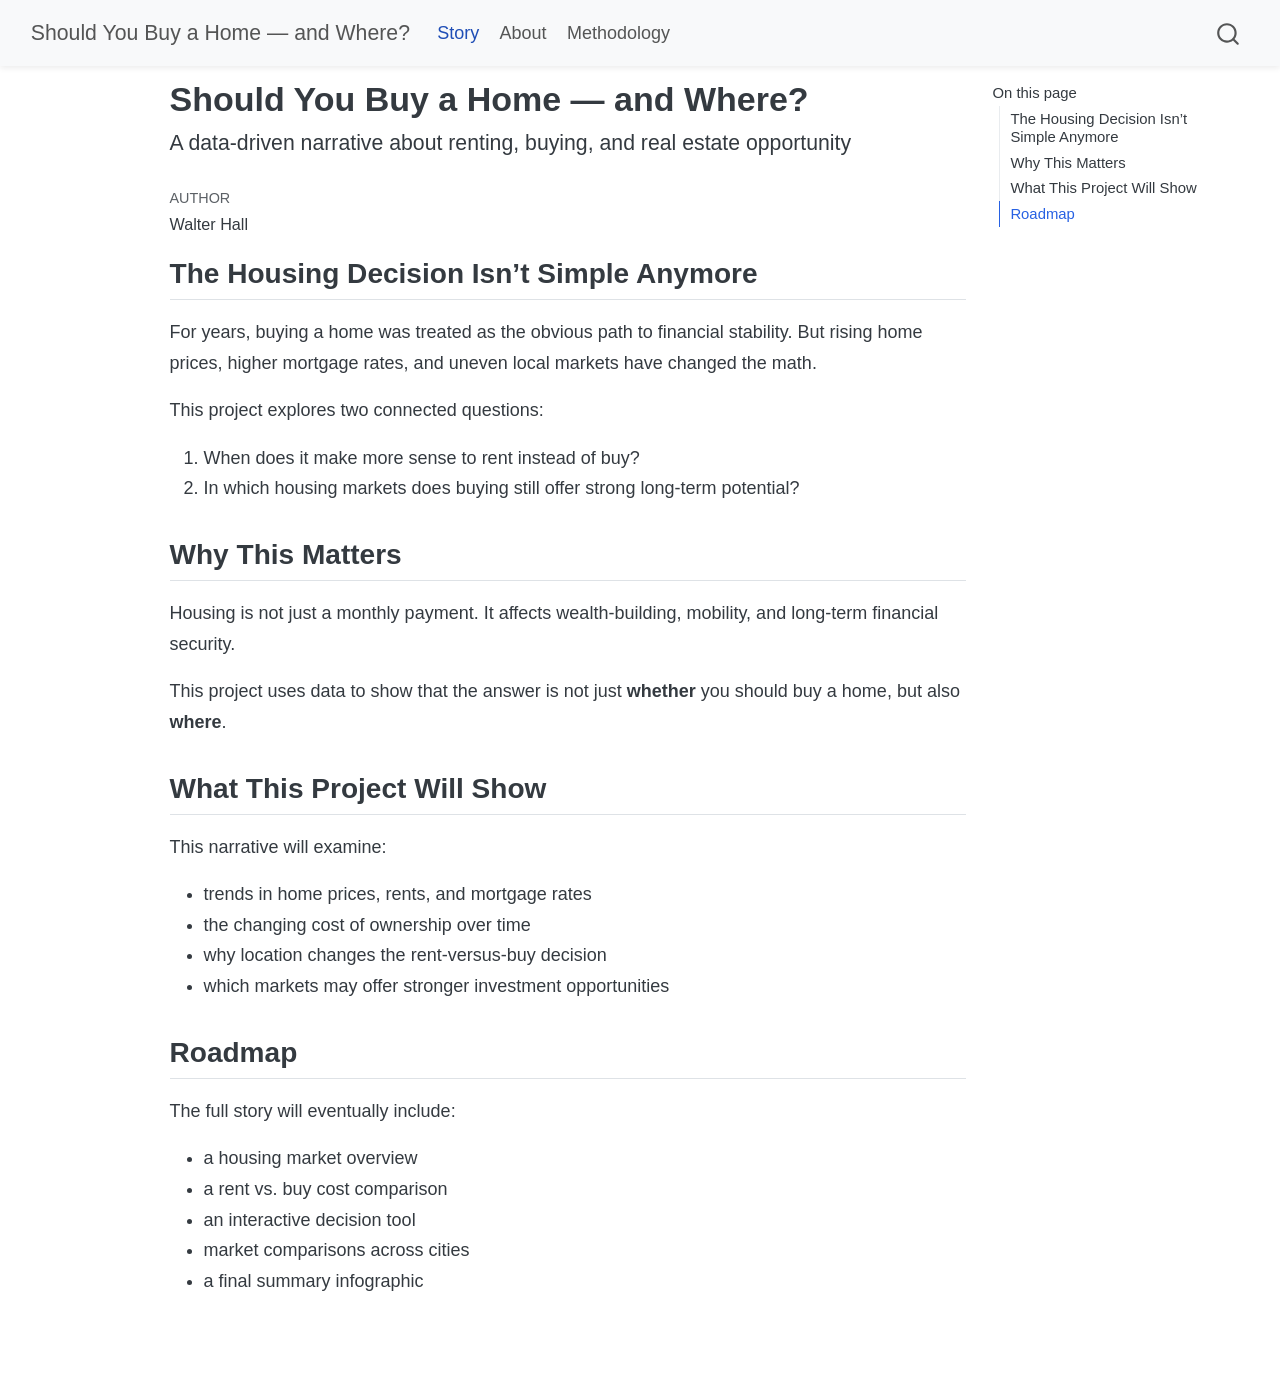
==== housing-data-narrative/docs/index.html @ 0d421999 "Set up website structure" ====
<!DOCTYPE html>
<html xmlns="http://www.w3.org/1999/xhtml" lang="en" xml:lang="en"><head>

<meta charset="utf-8">
<meta name="generator" content="quarto-1.5.54">

<meta name="viewport" content="width=device-width, initial-scale=1.0, user-scalable=yes">

<meta name="author" content="Walter Hall">

<title>Should You Buy a Home — and Where?</title>
<style>
code{white-space: pre-wrap;}
span.smallcaps{font-variant: small-caps;}
div.columns{display: flex; gap: min(4vw, 1.5em);}
div.column{flex: auto; overflow-x: auto;}
div.hanging-indent{margin-left: 1.5em; text-indent: -1.5em;}
ul.task-list{list-style: none;}
ul.task-list li input[type="checkbox"] {
  width: 0.8em;
  margin: 0 0.8em 0.2em -1em; /* quarto-specific, see https://github.com/quarto-dev/quarto-cli/issues/4556 */ 
  vertical-align: middle;
}
</style>


<script src="site_libs/quarto-nav/quarto-nav.js"></script>
<script src="site_libs/quarto-nav/headroom.min.js"></script>
<script src="site_libs/clipboard/clipboard.min.js"></script>
<script src="site_libs/quarto-search/autocomplete.umd.js"></script>
<script src="site_libs/quarto-search/fuse.min.js"></script>
<script src="site_libs/quarto-search/quarto-search.js"></script>
<meta name="quarto:offset" content="./">
<script src="site_libs/quarto-html/quarto.js"></script>
<script src="site_libs/quarto-html/popper.min.js"></script>
<script src="site_libs/quarto-html/tippy.umd.min.js"></script>
<script src="site_libs/quarto-html/anchor.min.js"></script>
<link href="site_libs/quarto-html/tippy.css" rel="stylesheet">
<link href="site_libs/quarto-html/quarto-syntax-highlighting.css" rel="stylesheet" id="quarto-text-highlighting-styles">
<script src="site_libs/bootstrap/bootstrap.min.js"></script>
<link href="site_libs/bootstrap/bootstrap-icons.css" rel="stylesheet">
<link href="site_libs/bootstrap/bootstrap.min.css" rel="stylesheet" id="quarto-bootstrap" data-mode="light">
<script id="quarto-search-options" type="application/json">{
  "location": "navbar",
  "copy-button": false,
  "collapse-after": 3,
  "panel-placement": "end",
  "type": "overlay",
  "limit": 50,
  "keyboard-shortcut": [
    "f",
    "/",
    "s"
  ],
  "show-item-context": false,
  "language": {
    "search-no-results-text": "No results",
    "search-matching-documents-text": "matching documents",
    "search-copy-link-title": "Copy link to search",
    "search-hide-matches-text": "Hide additional matches",
    "search-more-match-text": "more match in this document",
    "search-more-matches-text": "more matches in this document",
    "search-clear-button-title": "Clear",
    "search-text-placeholder": "",
    "search-detached-cancel-button-title": "Cancel",
    "search-submit-button-title": "Submit",
    "search-label": "Search"
  }
}</script>
<style>html{ scroll-behavior: smooth; }</style>


<link rel="stylesheet" href="styles.css">
</head>

<body class="nav-fixed">

<div id="quarto-search-results"></div>
  <header id="quarto-header" class="headroom fixed-top">
    <nav class="navbar navbar-expand-lg " data-bs-theme="dark">
      <div class="navbar-container container-fluid">
      <div class="navbar-brand-container mx-auto">
    <a class="navbar-brand" href="./index.html">
    <span class="navbar-title">Should You Buy a Home — and Where?</span>
    </a>
  </div>
            <div id="quarto-search" class="" title="Search"></div>
          <button class="navbar-toggler" type="button" data-bs-toggle="collapse" data-bs-target="#navbarCollapse" aria-controls="navbarCollapse" role="menu" aria-expanded="false" aria-label="Toggle navigation" onclick="if (window.quartoToggleHeadroom) { window.quartoToggleHeadroom(); }">
  <span class="navbar-toggler-icon"></span>
</button>
          <div class="collapse navbar-collapse" id="navbarCollapse">
            <ul class="navbar-nav navbar-nav-scroll me-auto">
  <li class="nav-item">
    <a class="nav-link active" href="./index.html" aria-current="page"> 
<span class="menu-text">Story</span></a>
  </li>  
  <li class="nav-item">
    <a class="nav-link" href="./about.html"> 
<span class="menu-text">About</span></a>
  </li>  
  <li class="nav-item">
    <a class="nav-link" href="./methodology.html"> 
<span class="menu-text">Methodology</span></a>
  </li>  
</ul>
          </div> <!-- /navcollapse -->
            <div class="quarto-navbar-tools">
</div>
      </div> <!-- /container-fluid -->
    </nav>
</header>
<!-- content -->
<div id="quarto-content" class="quarto-container page-columns page-rows-contents page-layout-article page-navbar">
<!-- sidebar -->
<!-- margin-sidebar -->
    <div id="quarto-margin-sidebar" class="sidebar margin-sidebar">
        <nav id="TOC" role="doc-toc" class="toc-active">
    <h2 id="toc-title">On this page</h2>
   
  <ul>
  <li><a href="#the-housing-decision-isnt-simple-anymore" id="toc-the-housing-decision-isnt-simple-anymore" class="nav-link active" data-scroll-target="#the-housing-decision-isnt-simple-anymore">The Housing Decision Isn’t Simple Anymore</a></li>
  <li><a href="#why-this-matters" id="toc-why-this-matters" class="nav-link" data-scroll-target="#why-this-matters">Why This Matters</a></li>
  <li><a href="#what-this-project-will-show" id="toc-what-this-project-will-show" class="nav-link" data-scroll-target="#what-this-project-will-show">What This Project Will Show</a></li>
  <li><a href="#roadmap" id="toc-roadmap" class="nav-link" data-scroll-target="#roadmap">Roadmap</a></li>
  </ul>
</nav>
    </div>
<!-- main -->
<main class="content" id="quarto-document-content">

<header id="title-block-header" class="quarto-title-block default">
<div class="quarto-title">
<h1 class="title">Should You Buy a Home — and Where?</h1>
<p class="subtitle lead">A data-driven narrative about renting, buying, and real estate opportunity</p>
</div>



<div class="quarto-title-meta">

    <div>
    <div class="quarto-title-meta-heading">Author</div>
    <div class="quarto-title-meta-contents">
             <p>Walter Hall </p>
          </div>
  </div>
    
  
    
  </div>
  


</header>


<section id="the-housing-decision-isnt-simple-anymore" class="level2">
<h2 class="anchored" data-anchor-id="the-housing-decision-isnt-simple-anymore">The Housing Decision Isn’t Simple Anymore</h2>
<p>For years, buying a home was treated as the obvious path to financial stability. But rising home prices, higher mortgage rates, and uneven local markets have changed the math.</p>
<p>This project explores two connected questions:</p>
<ol type="1">
<li>When does it make more sense to rent instead of buy?</li>
<li>In which housing markets does buying still offer strong long-term potential?</li>
</ol>
</section>
<section id="why-this-matters" class="level2">
<h2 class="anchored" data-anchor-id="why-this-matters">Why This Matters</h2>
<p>Housing is not just a monthly payment. It affects wealth-building, mobility, and long-term financial security.</p>
<p>This project uses data to show that the answer is not just <strong>whether</strong> you should buy a home, but also <strong>where</strong>.</p>
</section>
<section id="what-this-project-will-show" class="level2">
<h2 class="anchored" data-anchor-id="what-this-project-will-show">What This Project Will Show</h2>
<p>This narrative will examine:</p>
<ul>
<li>trends in home prices, rents, and mortgage rates</li>
<li>the changing cost of ownership over time</li>
<li>why location changes the rent-versus-buy decision</li>
<li>which markets may offer stronger investment opportunities</li>
</ul>
</section>
<section id="roadmap" class="level2">
<h2 class="anchored" data-anchor-id="roadmap">Roadmap</h2>
<p>The full story will eventually include:</p>
<ul>
<li>a housing market overview</li>
<li>a rent vs.&nbsp;buy cost comparison</li>
<li>an interactive decision tool</li>
<li>market comparisons across cities</li>
<li>a final summary infographic</li>
</ul>


</section>

</main> <!-- /main -->
<script id="quarto-html-after-body" type="application/javascript">
window.document.addEventListener("DOMContentLoaded", function (event) {
  const toggleBodyColorMode = (bsSheetEl) => {
    const mode = bsSheetEl.getAttribute("data-mode");
    const bodyEl = window.document.querySelector("body");
    if (mode === "dark") {
      bodyEl.classList.add("quarto-dark");
      bodyEl.classList.remove("quarto-light");
    } else {
      bodyEl.classList.add("quarto-light");
      bodyEl.classList.remove("quarto-dark");
    }
  }
  const toggleBodyColorPrimary = () => {
    const bsSheetEl = window.document.querySelector("link#quarto-bootstrap");
    if (bsSheetEl) {
      toggleBodyColorMode(bsSheetEl);
    }
  }
  toggleBodyColorPrimary();  
  const icon = "";
  const anchorJS = new window.AnchorJS();
  anchorJS.options = {
    placement: 'right',
    icon: icon
  };
  anchorJS.add('.anchored');
  const isCodeAnnotation = (el) => {
    for (const clz of el.classList) {
      if (clz.startsWith('code-annotation-')) {                     
        return true;
      }
    }
    return false;
  }
  const onCopySuccess = function(e) {
    // button target
    const button = e.trigger;
    // don't keep focus
    button.blur();
    // flash "checked"
    button.classList.add('code-copy-button-checked');
    var currentTitle = button.getAttribute("title");
    button.setAttribute("title", "Copied!");
    let tooltip;
    if (window.bootstrap) {
      button.setAttribute("data-bs-toggle", "tooltip");
      button.setAttribute("data-bs-placement", "left");
      button.setAttribute("data-bs-title", "Copied!");
      tooltip = new bootstrap.Tooltip(button, 
        { trigger: "manual", 
          customClass: "code-copy-button-tooltip",
          offset: [0, -8]});
      tooltip.show();    
    }
    setTimeout(function() {
      if (tooltip) {
        tooltip.hide();
        button.removeAttribute("data-bs-title");
        button.removeAttribute("data-bs-toggle");
        button.removeAttribute("data-bs-placement");
      }
      button.setAttribute("title", currentTitle);
      button.classList.remove('code-copy-button-checked');
    }, 1000);
    // clear code selection
    e.clearSelection();
  }
  const getTextToCopy = function(trigger) {
      const codeEl = trigger.previousElementSibling.cloneNode(true);
      for (const childEl of codeEl.children) {
        if (isCodeAnnotation(childEl)) {
          childEl.remove();
        }
      }
      return codeEl.innerText;
  }
  const clipboard = new window.ClipboardJS('.code-copy-button:not([data-in-quarto-modal])', {
    text: getTextToCopy
  });
  clipboard.on('success', onCopySuccess);
  if (window.document.getElementById('quarto-embedded-source-code-modal')) {
    // For code content inside modals, clipBoardJS needs to be initialized with a container option
    // TODO: Check when it could be a function (https://github.com/zenorocha/clipboard.js/issues/860)
    const clipboardModal = new window.ClipboardJS('.code-copy-button[data-in-quarto-modal]', {
      text: getTextToCopy,
      container: window.document.getElementById('quarto-embedded-source-code-modal')
    });
    clipboardModal.on('success', onCopySuccess);
  }
    var localhostRegex = new RegExp(/^(?:http|https):\/\/localhost\:?[0-9]*\//);
    var mailtoRegex = new RegExp(/^mailto:/);
      var filterRegex = new RegExp('/' + window.location.host + '/');
    var isInternal = (href) => {
        return filterRegex.test(href) || localhostRegex.test(href) || mailtoRegex.test(href);
    }
    // Inspect non-navigation links and adorn them if external
 	var links = window.document.querySelectorAll('a[href]:not(.nav-link):not(.navbar-brand):not(.toc-action):not(.sidebar-link):not(.sidebar-item-toggle):not(.pagination-link):not(.no-external):not([aria-hidden]):not(.dropdown-item):not(.quarto-navigation-tool):not(.about-link)');
    for (var i=0; i<links.length; i++) {
      const link = links[i];
      if (!isInternal(link.href)) {
        // undo the damage that might have been done by quarto-nav.js in the case of
        // links that we want to consider external
        if (link.dataset.originalHref !== undefined) {
          link.href = link.dataset.originalHref;
        }
      }
    }
  function tippyHover(el, contentFn, onTriggerFn, onUntriggerFn) {
    const config = {
      allowHTML: true,
      maxWidth: 500,
      delay: 100,
      arrow: false,
      appendTo: function(el) {
          return el.parentElement;
      },
      interactive: true,
      interactiveBorder: 10,
      theme: 'quarto',
      placement: 'bottom-start',
    };
    if (contentFn) {
      config.content = contentFn;
    }
    if (onTriggerFn) {
      config.onTrigger = onTriggerFn;
    }
    if (onUntriggerFn) {
      config.onUntrigger = onUntriggerFn;
    }
    window.tippy(el, config); 
  }
  const noterefs = window.document.querySelectorAll('a[role="doc-noteref"]');
  for (var i=0; i<noterefs.length; i++) {
    const ref = noterefs[i];
    tippyHover(ref, function() {
      // use id or data attribute instead here
      let href = ref.getAttribute('data-footnote-href') || ref.getAttribute('href');
      try { href = new URL(href).hash; } catch {}
      const id = href.replace(/^#\/?/, "");
      const note = window.document.getElementById(id);
      if (note) {
        return note.innerHTML;
      } else {
        return "";
      }
    });
  }
  const xrefs = window.document.querySelectorAll('a.quarto-xref');
  const processXRef = (id, note) => {
    // Strip column container classes
    const stripColumnClz = (el) => {
      el.classList.remove("page-full", "page-columns");
      if (el.children) {
        for (const child of el.children) {
          stripColumnClz(child);
        }
      }
    }
    stripColumnClz(note)
    if (id === null || id.startsWith('sec-')) {
      // Special case sections, only their first couple elements
      const container = document.createElement("div");
      if (note.children && note.children.length > 2) {
        container.appendChild(note.children[0].cloneNode(true));
        for (let i = 1; i < note.children.length; i++) {
          const child = note.children[i];
          if (child.tagName === "P" && child.innerText === "") {
            continue;
          } else {
            container.appendChild(child.cloneNode(true));
            break;
          }
        }
        if (window.Quarto?.typesetMath) {
          window.Quarto.typesetMath(container);
        }
        return container.innerHTML
      } else {
        if (window.Quarto?.typesetMath) {
          window.Quarto.typesetMath(note);
        }
        return note.innerHTML;
      }
    } else {
      // Remove any anchor links if they are present
      const anchorLink = note.querySelector('a.anchorjs-link');
      if (anchorLink) {
        anchorLink.remove();
      }
      if (window.Quarto?.typesetMath) {
        window.Quarto.typesetMath(note);
      }
      // TODO in 1.5, we should make sure this works without a callout special case
      if (note.classList.contains("callout")) {
        return note.outerHTML;
      } else {
        return note.innerHTML;
      }
    }
  }
  for (var i=0; i<xrefs.length; i++) {
    const xref = xrefs[i];
    tippyHover(xref, undefined, function(instance) {
      instance.disable();
      let url = xref.getAttribute('href');
      let hash = undefined; 
      if (url.startsWith('#')) {
        hash = url;
      } else {
        try { hash = new URL(url).hash; } catch {}
      }
      if (hash) {
        const id = hash.replace(/^#\/?/, "");
        const note = window.document.getElementById(id);
        if (note !== null) {
          try {
            const html = processXRef(id, note.cloneNode(true));
            instance.setContent(html);
          } finally {
            instance.enable();
            instance.show();
          }
        } else {
          // See if we can fetch this
          fetch(url.split('#')[0])
          .then(res => res.text())
          .then(html => {
            const parser = new DOMParser();
            const htmlDoc = parser.parseFromString(html, "text/html");
            const note = htmlDoc.getElementById(id);
            if (note !== null) {
              const html = processXRef(id, note);
              instance.setContent(html);
            } 
          }).finally(() => {
            instance.enable();
            instance.show();
          });
        }
      } else {
        // See if we can fetch a full url (with no hash to target)
        // This is a special case and we should probably do some content thinning / targeting
        fetch(url)
        .then(res => res.text())
        .then(html => {
          const parser = new DOMParser();
          const htmlDoc = parser.parseFromString(html, "text/html");
          const note = htmlDoc.querySelector('main.content');
          if (note !== null) {
            // This should only happen for chapter cross references
            // (since there is no id in the URL)
            // remove the first header
            if (note.children.length > 0 && note.children[0].tagName === "HEADER") {
              note.children[0].remove();
            }
            const html = processXRef(null, note);
            instance.setContent(html);
          } 
        }).finally(() => {
          instance.enable();
          instance.show();
        });
      }
    }, function(instance) {
    });
  }
      let selectedAnnoteEl;
      const selectorForAnnotation = ( cell, annotation) => {
        let cellAttr = 'data-code-cell="' + cell + '"';
        let lineAttr = 'data-code-annotation="' +  annotation + '"';
        const selector = 'span[' + cellAttr + '][' + lineAttr + ']';
        return selector;
      }
      const selectCodeLines = (annoteEl) => {
        const doc = window.document;
        const targetCell = annoteEl.getAttribute("data-target-cell");
        const targetAnnotation = annoteEl.getAttribute("data-target-annotation");
        const annoteSpan = window.document.querySelector(selectorForAnnotation(targetCell, targetAnnotation));
        const lines = annoteSpan.getAttribute("data-code-lines").split(",");
        const lineIds = lines.map((line) => {
          return targetCell + "-" + line;
        })
        let top = null;
        let height = null;
        let parent = null;
        if (lineIds.length > 0) {
            //compute the position of the single el (top and bottom and make a div)
            const el = window.document.getElementById(lineIds[0]);
            top = el.offsetTop;
            height = el.offsetHeight;
            parent = el.parentElement.parentElement;
          if (lineIds.length > 1) {
            const lastEl = window.document.getElementById(lineIds[lineIds.length - 1]);
            const bottom = lastEl.offsetTop + lastEl.offsetHeight;
            height = bottom - top;
          }
          if (top !== null && height !== null && parent !== null) {
            // cook up a div (if necessary) and position it 
            let div = window.document.getElementById("code-annotation-line-highlight");
            if (div === null) {
              div = window.document.createElement("div");
              div.setAttribute("id", "code-annotation-line-highlight");
              div.style.position = 'absolute';
              parent.appendChild(div);
            }
            div.style.top = top - 2 + "px";
            div.style.height = height + 4 + "px";
            div.style.left = 0;
            let gutterDiv = window.document.getElementById("code-annotation-line-highlight-gutter");
            if (gutterDiv === null) {
              gutterDiv = window.document.createElement("div");
              gutterDiv.setAttribute("id", "code-annotation-line-highlight-gutter");
              gutterDiv.style.position = 'absolute';
              const codeCell = window.document.getElementById(targetCell);
              const gutter = codeCell.querySelector('.code-annotation-gutter');
              gutter.appendChild(gutterDiv);
            }
            gutterDiv.style.top = top - 2 + "px";
            gutterDiv.style.height = height + 4 + "px";
          }
          selectedAnnoteEl = annoteEl;
        }
      };
      const unselectCodeLines = () => {
        const elementsIds = ["code-annotation-line-highlight", "code-annotation-line-highlight-gutter"];
        elementsIds.forEach((elId) => {
          const div = window.document.getElementById(elId);
          if (div) {
            div.remove();
          }
        });
        selectedAnnoteEl = undefined;
      };
        // Handle positioning of the toggle
    window.addEventListener(
      "resize",
      throttle(() => {
        elRect = undefined;
        if (selectedAnnoteEl) {
          selectCodeLines(selectedAnnoteEl);
        }
      }, 10)
    );
    function throttle(fn, ms) {
    let throttle = false;
    let timer;
      return (...args) => {
        if(!throttle) { // first call gets through
            fn.apply(this, args);
            throttle = true;
        } else { // all the others get throttled
            if(timer) clearTimeout(timer); // cancel #2
            timer = setTimeout(() => {
              fn.apply(this, args);
              timer = throttle = false;
            }, ms);
        }
      };
    }
      // Attach click handler to the DT
      const annoteDls = window.document.querySelectorAll('dt[data-target-cell]');
      for (const annoteDlNode of annoteDls) {
        annoteDlNode.addEventListener('click', (event) => {
          const clickedEl = event.target;
          if (clickedEl !== selectedAnnoteEl) {
            unselectCodeLines();
            const activeEl = window.document.querySelector('dt[data-target-cell].code-annotation-active');
            if (activeEl) {
              activeEl.classList.remove('code-annotation-active');
            }
            selectCodeLines(clickedEl);
            clickedEl.classList.add('code-annotation-active');
          } else {
            // Unselect the line
            unselectCodeLines();
            clickedEl.classList.remove('code-annotation-active');
          }
        });
      }
  const findCites = (el) => {
    const parentEl = el.parentElement;
    if (parentEl) {
      const cites = parentEl.dataset.cites;
      if (cites) {
        return {
          el,
          cites: cites.split(' ')
        };
      } else {
        return findCites(el.parentElement)
      }
    } else {
      return undefined;
    }
  };
  var bibliorefs = window.document.querySelectorAll('a[role="doc-biblioref"]');
  for (var i=0; i<bibliorefs.length; i++) {
    const ref = bibliorefs[i];
    const citeInfo = findCites(ref);
    if (citeInfo) {
      tippyHover(citeInfo.el, function() {
        var popup = window.document.createElement('div');
        citeInfo.cites.forEach(function(cite) {
          var citeDiv = window.document.createElement('div');
          citeDiv.classList.add('hanging-indent');
          citeDiv.classList.add('csl-entry');
          var biblioDiv = window.document.getElementById('ref-' + cite);
          if (biblioDiv) {
            citeDiv.innerHTML = biblioDiv.innerHTML;
          }
          popup.appendChild(citeDiv);
        });
        return popup.innerHTML;
      });
    }
  }
});
</script>
</div> <!-- /content -->




<script src="site_libs/quarto-html/zenscroll-min.js"></script>
</body></html>
---- housing-data-narrative/docs/site_libs/quarto-html/tippy.css ----
.tippy-box[data-animation=fade][data-state=hidden]{opacity:0}[data-tippy-root]{max-width:calc(100vw - 10px)}.tippy-box{position:relative;background-color:#333;color:#fff;border-radius:4px;font-size:14px;line-height:1.4;white-space:normal;outline:0;transition-property:transform,visibility,opacity}.tippy-box[data-placement^=top]>.tippy-arrow{bottom:0}.tippy-box[data-placement^=top]>.tippy-arrow:before{bottom:-7px;left:0;border-width:8px 8px 0;border-top-color:initial;transform-origin:center top}.tippy-box[data-placement^=bottom]>.tippy-arrow{top:0}.tippy-box[data-placement^=bottom]>.tippy-arrow:before{top:-7px;left:0;border-width:0 8px 8px;border-bottom-color:initial;transform-origin:center bottom}.tippy-box[data-placement^=left]>.tippy-arrow{right:0}.tippy-box[data-placement^=left]>.tippy-arrow:before{border-width:8px 0 8px 8px;border-left-color:initial;right:-7px;transform-origin:center left}.tippy-box[data-placement^=right]>.tippy-arrow{left:0}.tippy-box[data-placement^=right]>.tippy-arrow:before{left:-7px;border-width:8px 8px 8px 0;border-right-color:initial;transform-origin:center right}.tippy-box[data-inertia][data-state=visible]{transition-timing-function:cubic-bezier(.54,1.5,.38,1.11)}.tippy-arrow{width:16px;height:16px;color:#333}.tippy-arrow:before{content:"";position:absolute;border-color:transparent;border-style:solid}.tippy-content{position:relative;padding:5px 9px;z-index:1}
---- housing-data-narrative/docs/site_libs/quarto-html/quarto-syntax-highlighting.css ----
/* quarto syntax highlight colors */
:root {
  --quarto-hl-ot-color: #003B4F;
  --quarto-hl-at-color: #657422;
  --quarto-hl-ss-color: #20794D;
  --quarto-hl-an-color: #5E5E5E;
  --quarto-hl-fu-color: #4758AB;
  --quarto-hl-st-color: #20794D;
  --quarto-hl-cf-color: #003B4F;
  --quarto-hl-op-color: #5E5E5E;
  --quarto-hl-er-color: #AD0000;
  --quarto-hl-bn-color: #AD0000;
  --quarto-hl-al-color: #AD0000;
  --quarto-hl-va-color: #111111;
  --quarto-hl-bu-color: inherit;
  --quarto-hl-ex-color: inherit;
  --quarto-hl-pp-color: #AD0000;
  --quarto-hl-in-color: #5E5E5E;
  --quarto-hl-vs-color: #20794D;
  --quarto-hl-wa-color: #5E5E5E;
  --quarto-hl-do-color: #5E5E5E;
  --quarto-hl-im-color: #00769E;
  --quarto-hl-ch-color: #20794D;
  --quarto-hl-dt-color: #AD0000;
  --quarto-hl-fl-color: #AD0000;
  --quarto-hl-co-color: #5E5E5E;
  --quarto-hl-cv-color: #5E5E5E;
  --quarto-hl-cn-color: #8f5902;
  --quarto-hl-sc-color: #5E5E5E;
  --quarto-hl-dv-color: #AD0000;
  --quarto-hl-kw-color: #003B4F;
}

/* other quarto variables */
:root {
  --quarto-font-monospace: SFMono-Regular, Menlo, Monaco, Consolas, "Liberation Mono", "Courier New", monospace;
}

pre > code.sourceCode > span {
  color: #003B4F;
}

code span {
  color: #003B4F;
}

code.sourceCode > span {
  color: #003B4F;
}

div.sourceCode,
div.sourceCode pre.sourceCode {
  color: #003B4F;
}

code span.ot {
  color: #003B4F;
  font-style: inherit;
}

code span.at {
  color: #657422;
  font-style: inherit;
}

code span.ss {
  color: #20794D;
  font-style: inherit;
}

code span.an {
  color: #5E5E5E;
  font-style: inherit;
}

code span.fu {
  color: #4758AB;
  font-style: inherit;
}

code span.st {
  color: #20794D;
  font-style: inherit;
}

code span.cf {
  color: #003B4F;
  font-weight: bold;
  font-style: inherit;
}

code span.op {
  color: #5E5E5E;
  font-style: inherit;
}

code span.er {
  color: #AD0000;
  font-style: inherit;
}

code span.bn {
  color: #AD0000;
  font-style: inherit;
}

code span.al {
  color: #AD0000;
  font-style: inherit;
}

code span.va {
  color: #111111;
  font-style: inherit;
}

code span.bu {
  font-style: inherit;
}

code span.ex {
  font-style: inherit;
}

code span.pp {
  color: #AD0000;
  font-style: inherit;
}

code span.in {
  color: #5E5E5E;
  font-style: inherit;
}

code span.vs {
  color: #20794D;
  font-style: inherit;
}

code span.wa {
  color: #5E5E5E;
  font-style: italic;
}

code span.do {
  color: #5E5E5E;
  font-style: italic;
}

code span.im {
  color: #00769E;
  font-style: inherit;
}

code span.ch {
  color: #20794D;
  font-style: inherit;
}

code span.dt {
  color: #AD0000;
  font-style: inherit;
}

code span.fl {
  color: #AD0000;
  font-style: inherit;
}

code span.co {
  color: #5E5E5E;
  font-style: inherit;
}

code span.cv {
  color: #5E5E5E;
  font-style: italic;
}

code span.cn {
  color: #8f5902;
  font-style: inherit;
}

code span.sc {
  color: #5E5E5E;
  font-style: inherit;
}

code span.dv {
  color: #AD0000;
  font-style: inherit;
}

code span.kw {
  color: #003B4F;
  font-weight: bold;
  font-style: inherit;
}

.prevent-inlining {
  content: "</";
}

/*# sourceMappingURL=debc5d5d77c3f9108843748ff7464032.css.map */
---- housing-data-narrative/docs/styles.css ----
body {
  font-family: Arial, sans-serif;
  line-height: 1.7;
  font-size: 18px;
}

h1, h2, h3 {
  font-weight: 700;
}

.navbar {
  box-shadow: 0 2px 6px rgba(0, 0, 0, 0.08);
}

.quarto-title-banner {
  padding-top: 3rem;
  padding-bottom: 3rem;
}

main {
  max-width: 900px;
  margin: auto;
}
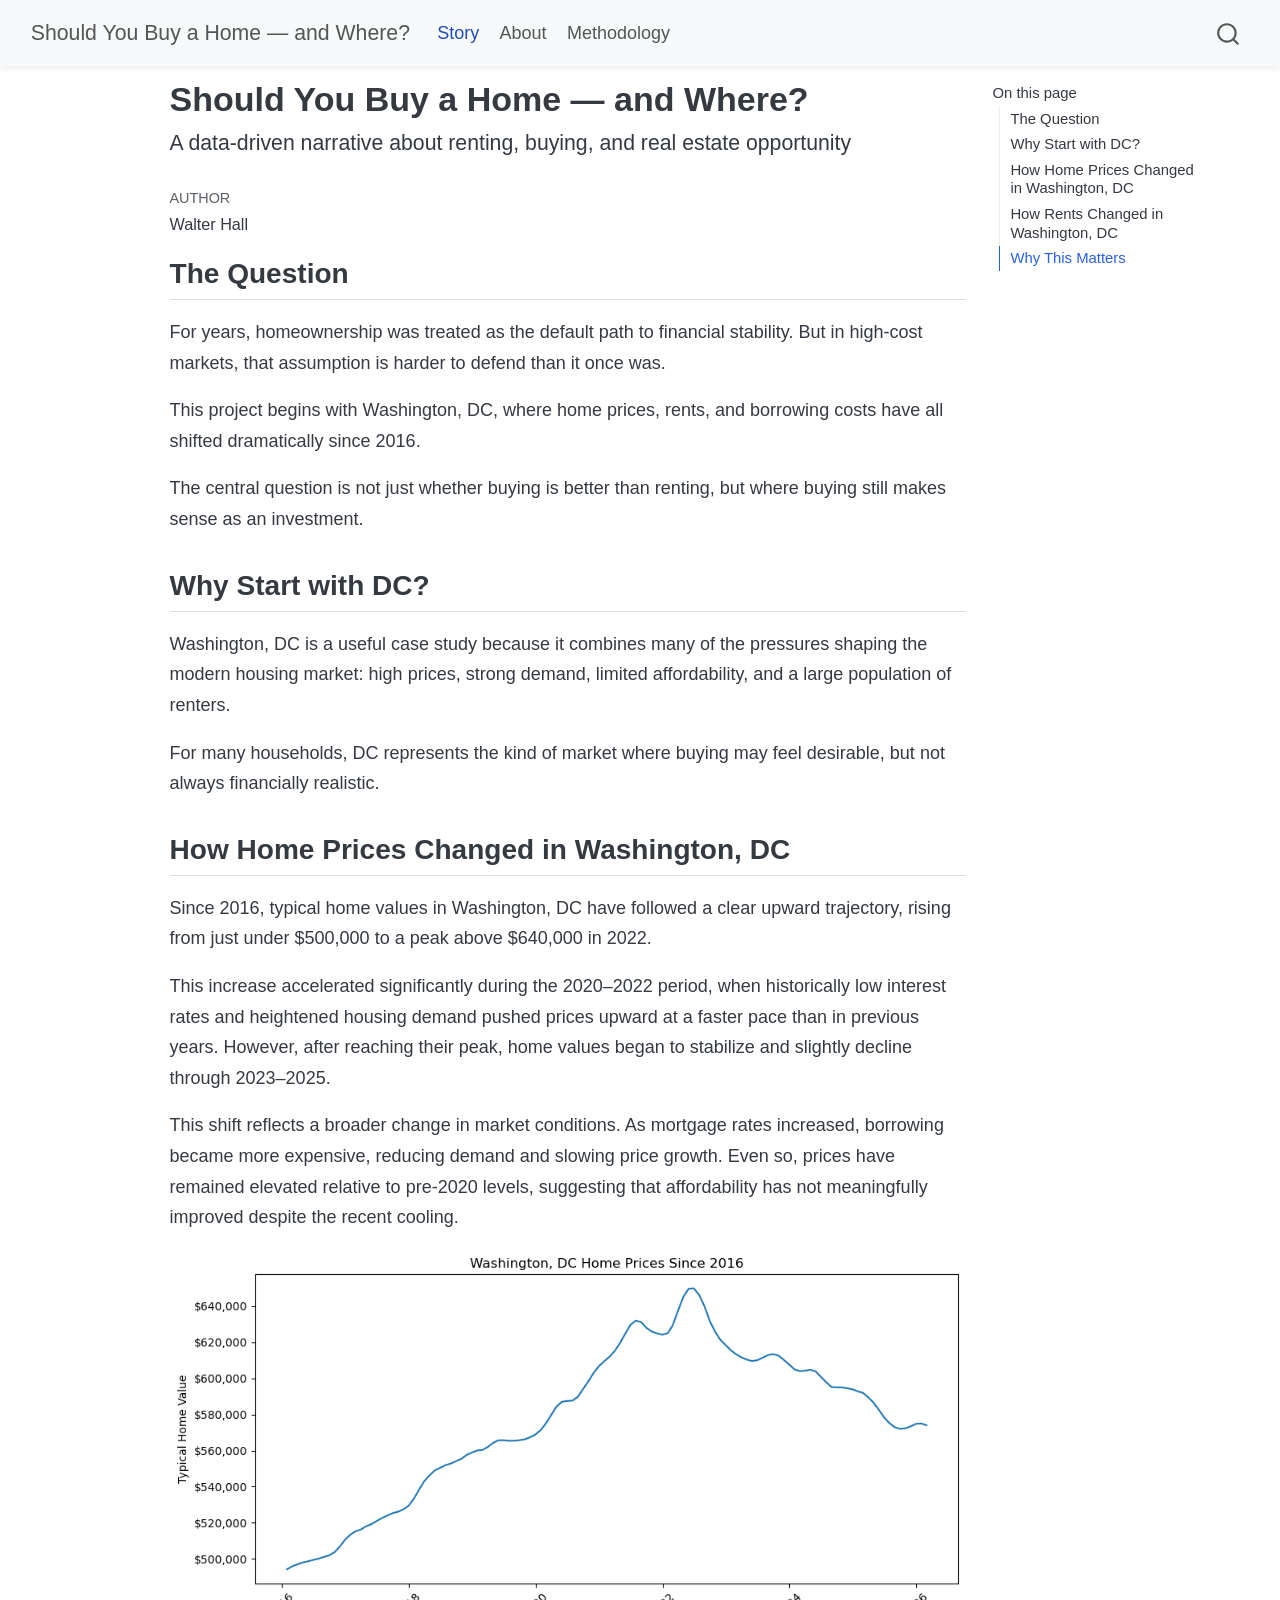
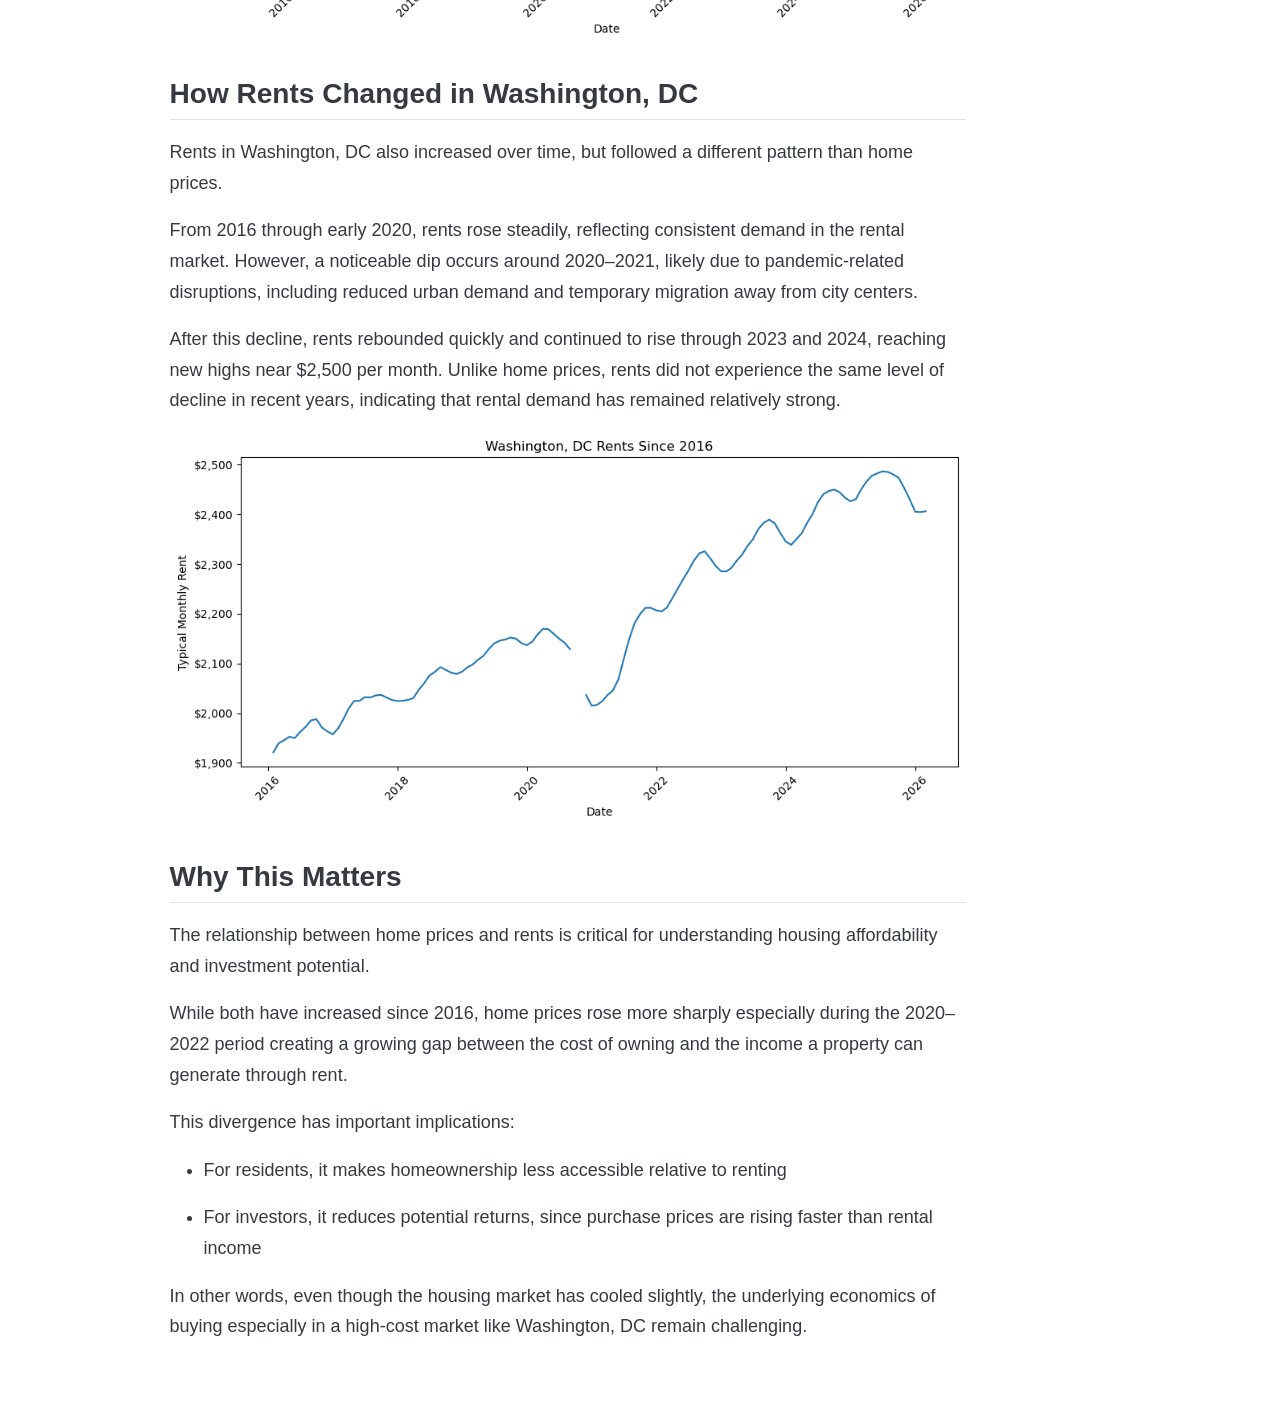
==== commit 1349d5a4: "Add DC intro narrative and housing trend charts" ====
--- a/housing-data-narrative/docs/index.html
+++ b/housing-data-narrative/docs/index.html
@@ -118,10 +118,11 @@
     <h2 id="toc-title">On this page</h2>
    
   <ul>
-  <li><a href="#the-housing-decision-isnt-simple-anymore" id="toc-the-housing-decision-isnt-simple-anymore" class="nav-link active" data-scroll-target="#the-housing-decision-isnt-simple-anymore">The Housing Decision Isn’t Simple Anymore</a></li>
+  <li><a href="#the-question" id="toc-the-question" class="nav-link active" data-scroll-target="#the-question">The Question</a></li>
+  <li><a href="#why-start-with-dc" id="toc-why-start-with-dc" class="nav-link" data-scroll-target="#why-start-with-dc">Why Start with DC?</a></li>
+  <li><a href="#how-home-prices-changed-in-washington-dc" id="toc-how-home-prices-changed-in-washington-dc" class="nav-link" data-scroll-target="#how-home-prices-changed-in-washington-dc">How Home Prices Changed in Washington, DC</a></li>
+  <li><a href="#how-rents-changed-in-washington-dc" id="toc-how-rents-changed-in-washington-dc" class="nav-link" data-scroll-target="#how-rents-changed-in-washington-dc">How Rents Changed in Washington, DC</a></li>
   <li><a href="#why-this-matters" id="toc-why-this-matters" class="nav-link" data-scroll-target="#why-this-matters">Why This Matters</a></li>
-  <li><a href="#what-this-project-will-show" id="toc-what-this-project-will-show" class="nav-link" data-scroll-target="#what-this-project-will-show">What This Project Will Show</a></li>
-  <li><a href="#roadmap" id="toc-roadmap" class="nav-link" data-scroll-target="#roadmap">Roadmap</a></li>
   </ul>
 </nav>
     </div>
@@ -154,40 +155,41 @@
 </header>
 
 
-<section id="the-housing-decision-isnt-simple-anymore" class="level2">
-<h2 class="anchored" data-anchor-id="the-housing-decision-isnt-simple-anymore">The Housing Decision Isn’t Simple Anymore</h2>
-<p>For years, buying a home was treated as the obvious path to financial stability. But rising home prices, higher mortgage rates, and uneven local markets have changed the math.</p>
-<p>This project explores two connected questions:</p>
-<ol type="1">
-<li>When does it make more sense to rent instead of buy?</li>
-<li>In which housing markets does buying still offer strong long-term potential?</li>
-</ol>
+<section id="the-question" class="level2">
+<h2 class="anchored" data-anchor-id="the-question">The Question</h2>
+<p>For years, homeownership was treated as the default path to financial stability. But in high-cost markets, that assumption is harder to defend than it once was.</p>
+<p>This project begins with Washington, DC, where home prices, rents, and borrowing costs have all shifted dramatically since 2016.</p>
+<p>The central question is not just whether buying is better than renting, but where buying still makes sense as an investment.</p>
+</section>
+<section id="why-start-with-dc" class="level2">
+<h2 class="anchored" data-anchor-id="why-start-with-dc">Why Start with DC?</h2>
+<p>Washington, DC is a useful case study because it combines many of the pressures shaping the modern housing market: high prices, strong demand, limited affordability, and a large population of renters.</p>
+<p>For many households, DC represents the kind of market where buying may feel desirable, but not always financially realistic.</p>
+</section>
+<section id="how-home-prices-changed-in-washington-dc" class="level2">
+<h2 class="anchored" data-anchor-id="how-home-prices-changed-in-washington-dc">How Home Prices Changed in Washington, DC</h2>
+<p>Since 2016, typical home values in Washington, DC have followed a clear upward trajectory, rising from just under $500,000 to a peak above $640,000 in 2022.</p>
+<p>This increase accelerated significantly during the 2020–2022 period, when historically low interest rates and heightened housing demand pushed prices upward at a faster pace than in previous years. However, after reaching their peak, home values began to stabilize and slightly decline through 2023–2025.</p>
+<p>This shift reflects a broader change in market conditions. As mortgage rates increased, borrowing became more expensive, reducing demand and slowing price growth. Even so, prices have remained elevated relative to pre-2020 levels, suggesting that affordability has not meaningfully improved despite the recent cooling.</p>
+<p><img src="images/dc_home_prices.png" class="img-fluid"></p>
+</section>
+<section id="how-rents-changed-in-washington-dc" class="level2">
+<h2 class="anchored" data-anchor-id="how-rents-changed-in-washington-dc">How Rents Changed in Washington, DC</h2>
+<p>Rents in Washington, DC also increased over time, but followed a different pattern than home prices.</p>
+<p>From 2016 through early 2020, rents rose steadily, reflecting consistent demand in the rental market. However, a noticeable dip occurs around 2020–2021, likely due to pandemic-related disruptions, including reduced urban demand and temporary migration away from city centers.</p>
+<p>After this decline, rents rebounded quickly and continued to rise through 2023 and 2024, reaching new highs near $2,500 per month. Unlike home prices, rents did not experience the same level of decline in recent years, indicating that rental demand has remained relatively strong.</p>
+<p><img src="images/dc_rents.png" class="img-fluid"></p>
 </section>
 <section id="why-this-matters" class="level2">
 <h2 class="anchored" data-anchor-id="why-this-matters">Why This Matters</h2>
-<p>Housing is not just a monthly payment. It affects wealth-building, mobility, and long-term financial security.</p>
-<p>This project uses data to show that the answer is not just <strong>whether</strong> you should buy a home, but also <strong>where</strong>.</p>
-</section>
-<section id="what-this-project-will-show" class="level2">
-<h2 class="anchored" data-anchor-id="what-this-project-will-show">What This Project Will Show</h2>
-<p>This narrative will examine:</p>
+<p>The relationship between home prices and rents is critical for understanding housing affordability and investment potential.</p>
+<p>While both have increased since 2016, home prices rose more sharply especially during the 2020–2022 period creating a growing gap between the cost of owning and the income a property can generate through rent.</p>
+<p>This divergence has important implications:</p>
 <ul>
-<li>trends in home prices, rents, and mortgage rates</li>
-<li>the changing cost of ownership over time</li>
-<li>why location changes the rent-versus-buy decision</li>
-<li>which markets may offer stronger investment opportunities</li>
+<li><p>For residents, it makes homeownership less accessible relative to renting</p></li>
+<li><p>For investors, it reduces potential returns, since purchase prices are rising faster than rental income</p></li>
 </ul>
-</section>
-<section id="roadmap" class="level2">
-<h2 class="anchored" data-anchor-id="roadmap">Roadmap</h2>
-<p>The full story will eventually include:</p>
-<ul>
-<li>a housing market overview</li>
-<li>a rent vs.&nbsp;buy cost comparison</li>
-<li>an interactive decision tool</li>
-<li>market comparisons across cities</li>
-<li>a final summary infographic</li>
-</ul>
+<p>In other words, even though the housing market has cooled slightly, the underlying economics of buying especially in a high-cost market like Washington, DC remain challenging.</p>
 
 
 </section>
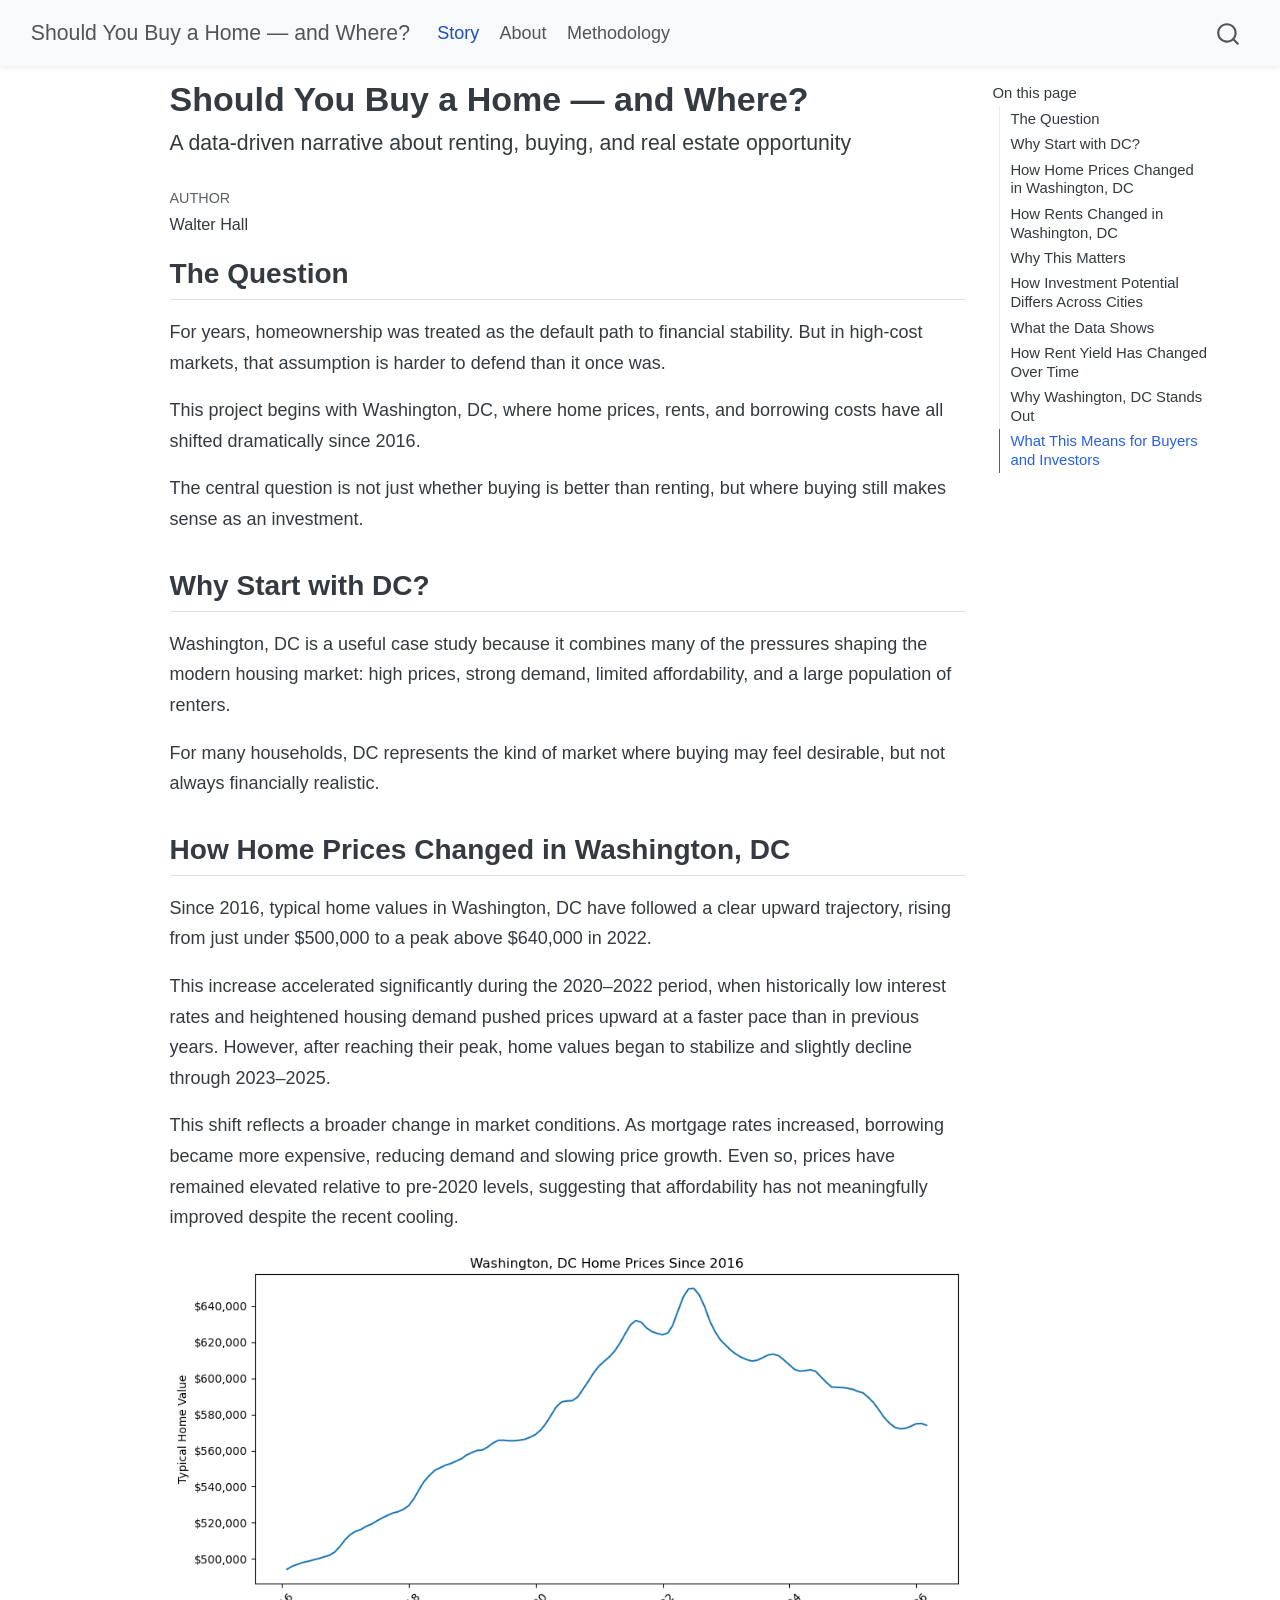
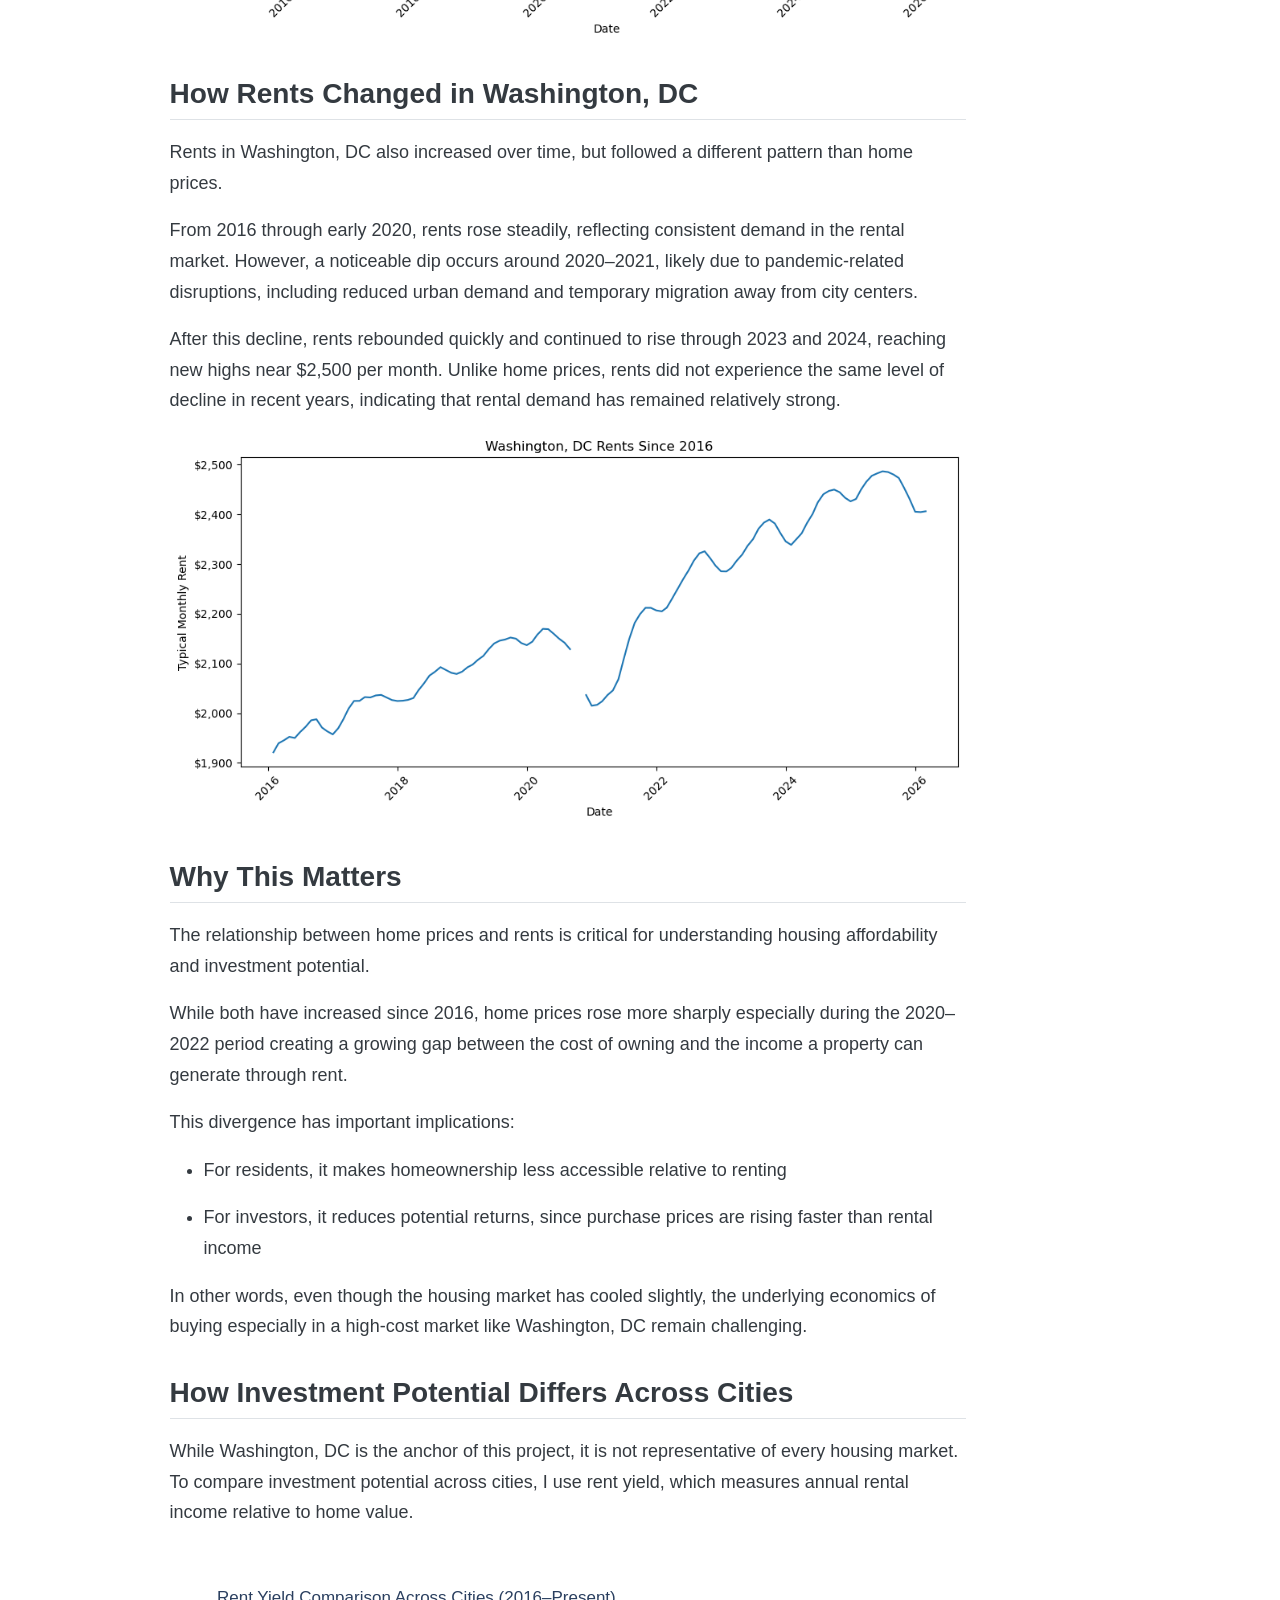
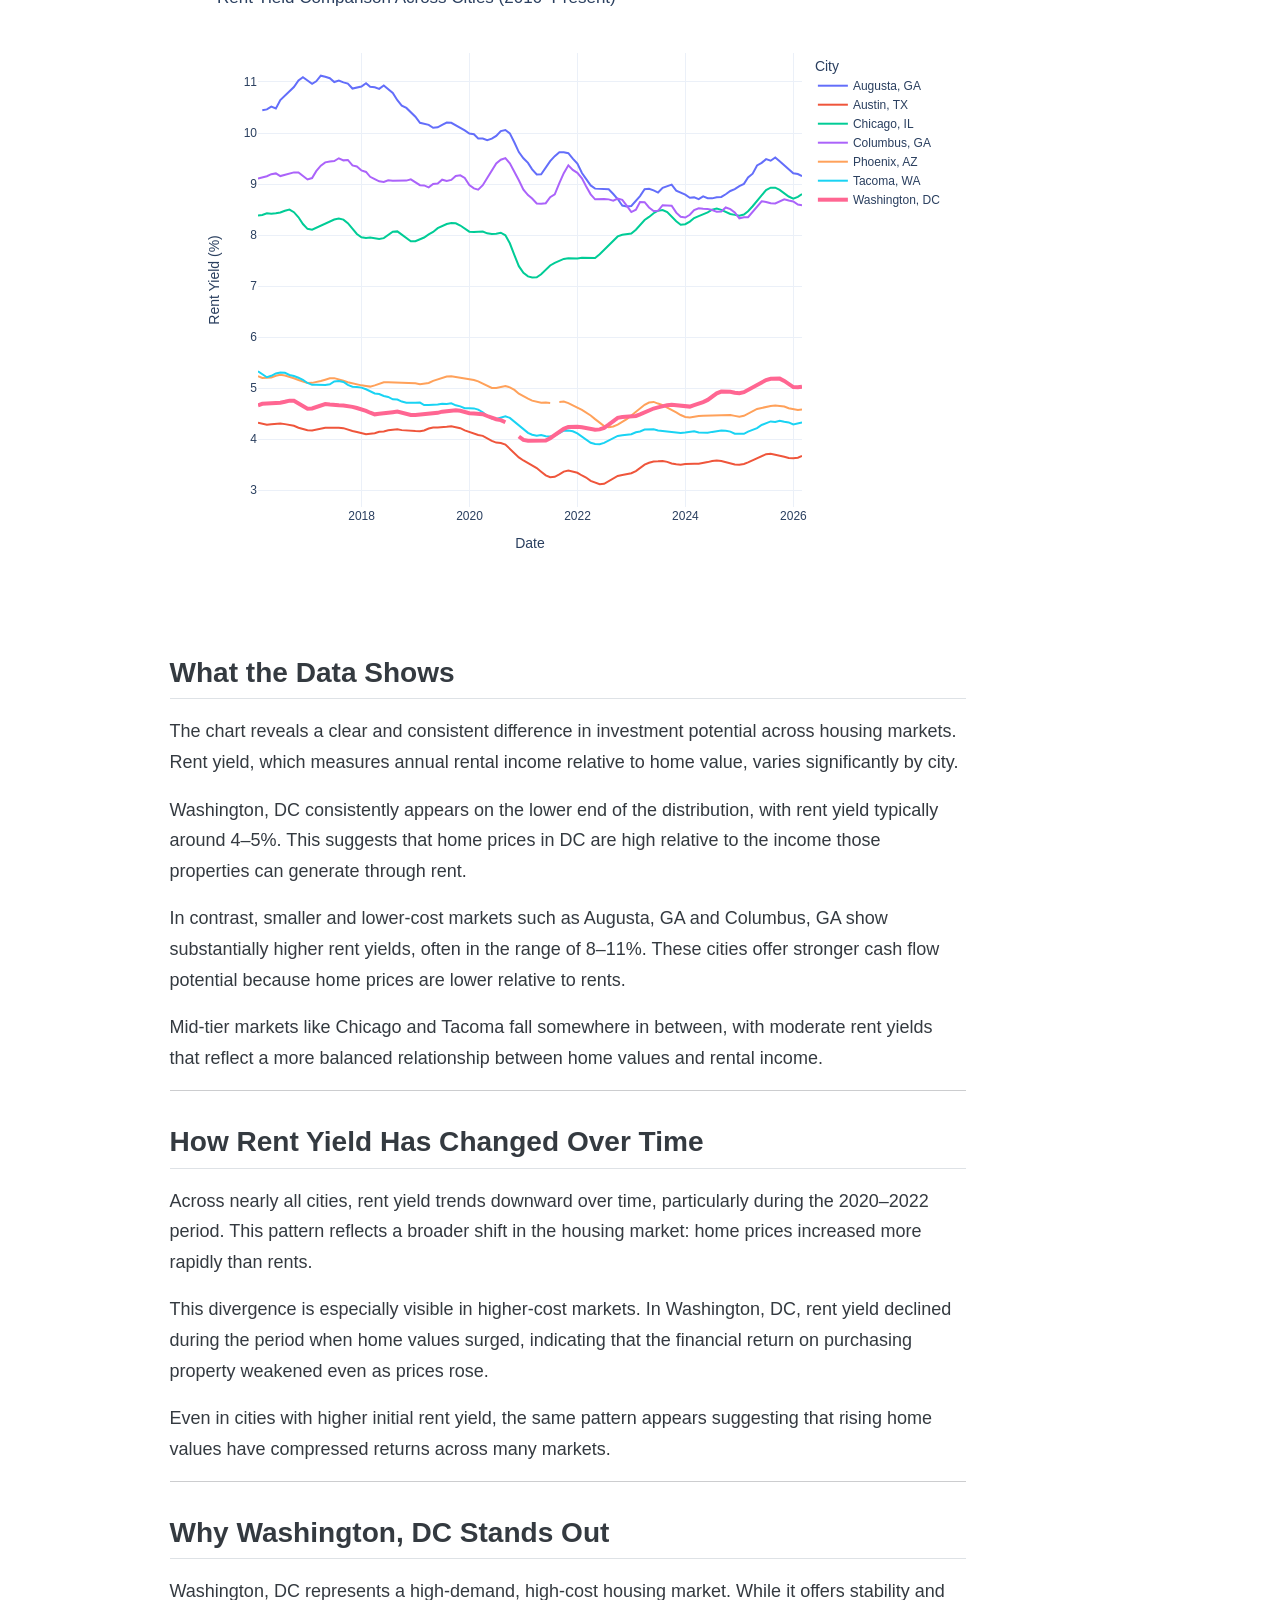
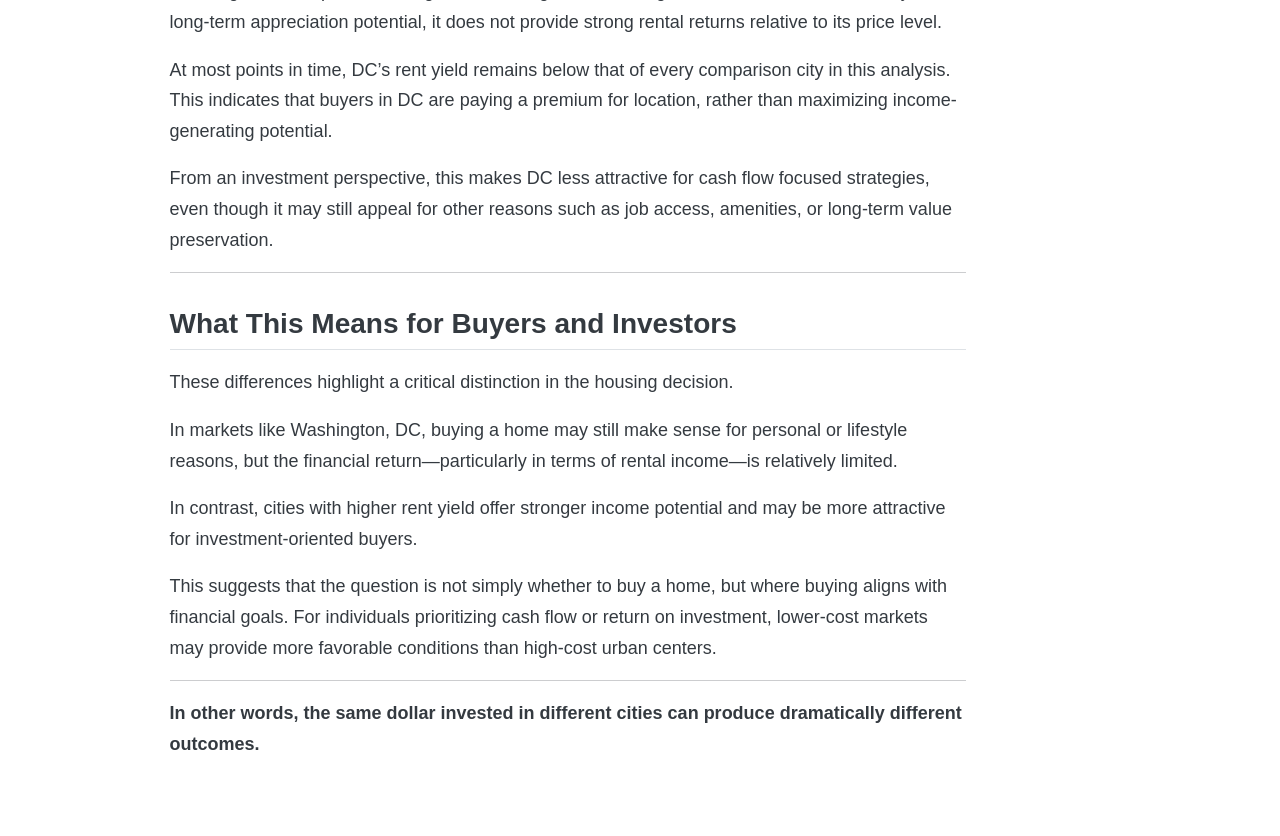
==== commit 6c42fe8d: "Added interactive rent yield chart and write up" ====
--- a/housing-data-narrative/docs/index.html
+++ b/housing-data-narrative/docs/index.html
@@ -123,6 +123,11 @@
   <li><a href="#how-home-prices-changed-in-washington-dc" id="toc-how-home-prices-changed-in-washington-dc" class="nav-link" data-scroll-target="#how-home-prices-changed-in-washington-dc">How Home Prices Changed in Washington, DC</a></li>
   <li><a href="#how-rents-changed-in-washington-dc" id="toc-how-rents-changed-in-washington-dc" class="nav-link" data-scroll-target="#how-rents-changed-in-washington-dc">How Rents Changed in Washington, DC</a></li>
   <li><a href="#why-this-matters" id="toc-why-this-matters" class="nav-link" data-scroll-target="#why-this-matters">Why This Matters</a></li>
+  <li><a href="#how-investment-potential-differs-across-cities" id="toc-how-investment-potential-differs-across-cities" class="nav-link" data-scroll-target="#how-investment-potential-differs-across-cities">How Investment Potential Differs Across Cities</a></li>
+  <li><a href="#what-the-data-shows" id="toc-what-the-data-shows" class="nav-link" data-scroll-target="#what-the-data-shows">What the Data Shows</a></li>
+  <li><a href="#how-rent-yield-has-changed-over-time" id="toc-how-rent-yield-has-changed-over-time" class="nav-link" data-scroll-target="#how-rent-yield-has-changed-over-time">How Rent Yield Has Changed Over Time</a></li>
+  <li><a href="#why-washington-dc-stands-out" id="toc-why-washington-dc-stands-out" class="nav-link" data-scroll-target="#why-washington-dc-stands-out">Why Washington, DC Stands Out</a></li>
+  <li><a href="#what-this-means-for-buyers-and-investors" id="toc-what-this-means-for-buyers-and-investors" class="nav-link" data-scroll-target="#what-this-means-for-buyers-and-investors">What This Means for Buyers and Investors</a></li>
   </ul>
 </nav>
     </div>
@@ -190,6 +195,43 @@
 <li><p>For investors, it reduces potential returns, since purchase prices are rising faster than rental income</p></li>
 </ul>
 <p>In other words, even though the housing market has cooled slightly, the underlying economics of buying especially in a high-cost market like Washington, DC remain challenging.</p>
+</section>
+<section id="how-investment-potential-differs-across-cities" class="level2">
+<h2 class="anchored" data-anchor-id="how-investment-potential-differs-across-cities">How Investment Potential Differs Across Cities</h2>
+<p>While Washington, DC is the anchor of this project, it is not representative of every housing market. To compare investment potential across cities, I use rent yield, which measures annual rental income relative to home value.</p>
+<iframe src="images/rent_yield_interactive.html" width="100%" height="650" style="border:none;">
+</iframe>
+</section>
+<section id="what-the-data-shows" class="level2">
+<h2 class="anchored" data-anchor-id="what-the-data-shows">What the Data Shows</h2>
+<p>The chart reveals a clear and consistent difference in investment potential across housing markets. Rent yield, which measures annual rental income relative to home value, varies significantly by city.</p>
+<p>Washington, DC consistently appears on the lower end of the distribution, with rent yield typically around 4–5%. This suggests that home prices in DC are high relative to the income those properties can generate through rent.</p>
+<p>In contrast, smaller and lower-cost markets such as Augusta, GA and Columbus, GA show substantially higher rent yields, often in the range of 8–11%. These cities offer stronger cash flow potential because home prices are lower relative to rents.</p>
+<p>Mid-tier markets like Chicago and Tacoma fall somewhere in between, with moderate rent yields that reflect a more balanced relationship between home values and rental income.</p>
+<hr>
+</section>
+<section id="how-rent-yield-has-changed-over-time" class="level2">
+<h2 class="anchored" data-anchor-id="how-rent-yield-has-changed-over-time">How Rent Yield Has Changed Over Time</h2>
+<p>Across nearly all cities, rent yield trends downward over time, particularly during the 2020–2022 period. This pattern reflects a broader shift in the housing market: home prices increased more rapidly than rents.</p>
+<p>This divergence is especially visible in higher-cost markets. In Washington, DC, rent yield declined during the period when home values surged, indicating that the financial return on purchasing property weakened even as prices rose.</p>
+<p>Even in cities with higher initial rent yield, the same pattern appears suggesting that rising home values have compressed returns across many markets.</p>
+<hr>
+</section>
+<section id="why-washington-dc-stands-out" class="level2">
+<h2 class="anchored" data-anchor-id="why-washington-dc-stands-out">Why Washington, DC Stands Out</h2>
+<p>Washington, DC represents a high-demand, high-cost housing market. While it offers stability and long-term appreciation potential, it does not provide strong rental returns relative to its price level.</p>
+<p>At most points in time, DC’s rent yield remains below that of every comparison city in this analysis. This indicates that buyers in DC are paying a premium for location, rather than maximizing income-generating potential.</p>
+<p>From an investment perspective, this makes DC less attractive for cash flow focused strategies, even though it may still appeal for other reasons such as job access, amenities, or long-term value preservation.</p>
+<hr>
+</section>
+<section id="what-this-means-for-buyers-and-investors" class="level2">
+<h2 class="anchored" data-anchor-id="what-this-means-for-buyers-and-investors">What This Means for Buyers and Investors</h2>
+<p>These differences highlight a critical distinction in the housing decision.</p>
+<p>In markets like Washington, DC, buying a home may still make sense for personal or lifestyle reasons, but the financial return—particularly in terms of rental income—is relatively limited.</p>
+<p>In contrast, cities with higher rent yield offer stronger income potential and may be more attractive for investment-oriented buyers.</p>
+<p>This suggests that the question is not simply whether to buy a home, but where buying aligns with financial goals. For individuals prioritizing cash flow or return on investment, lower-cost markets may provide more favorable conditions than high-cost urban centers.</p>
+<hr>
+<p><strong>In other words, the same dollar invested in different cities can produce dramatically different outcomes.</strong></p>
 
 
 </section>
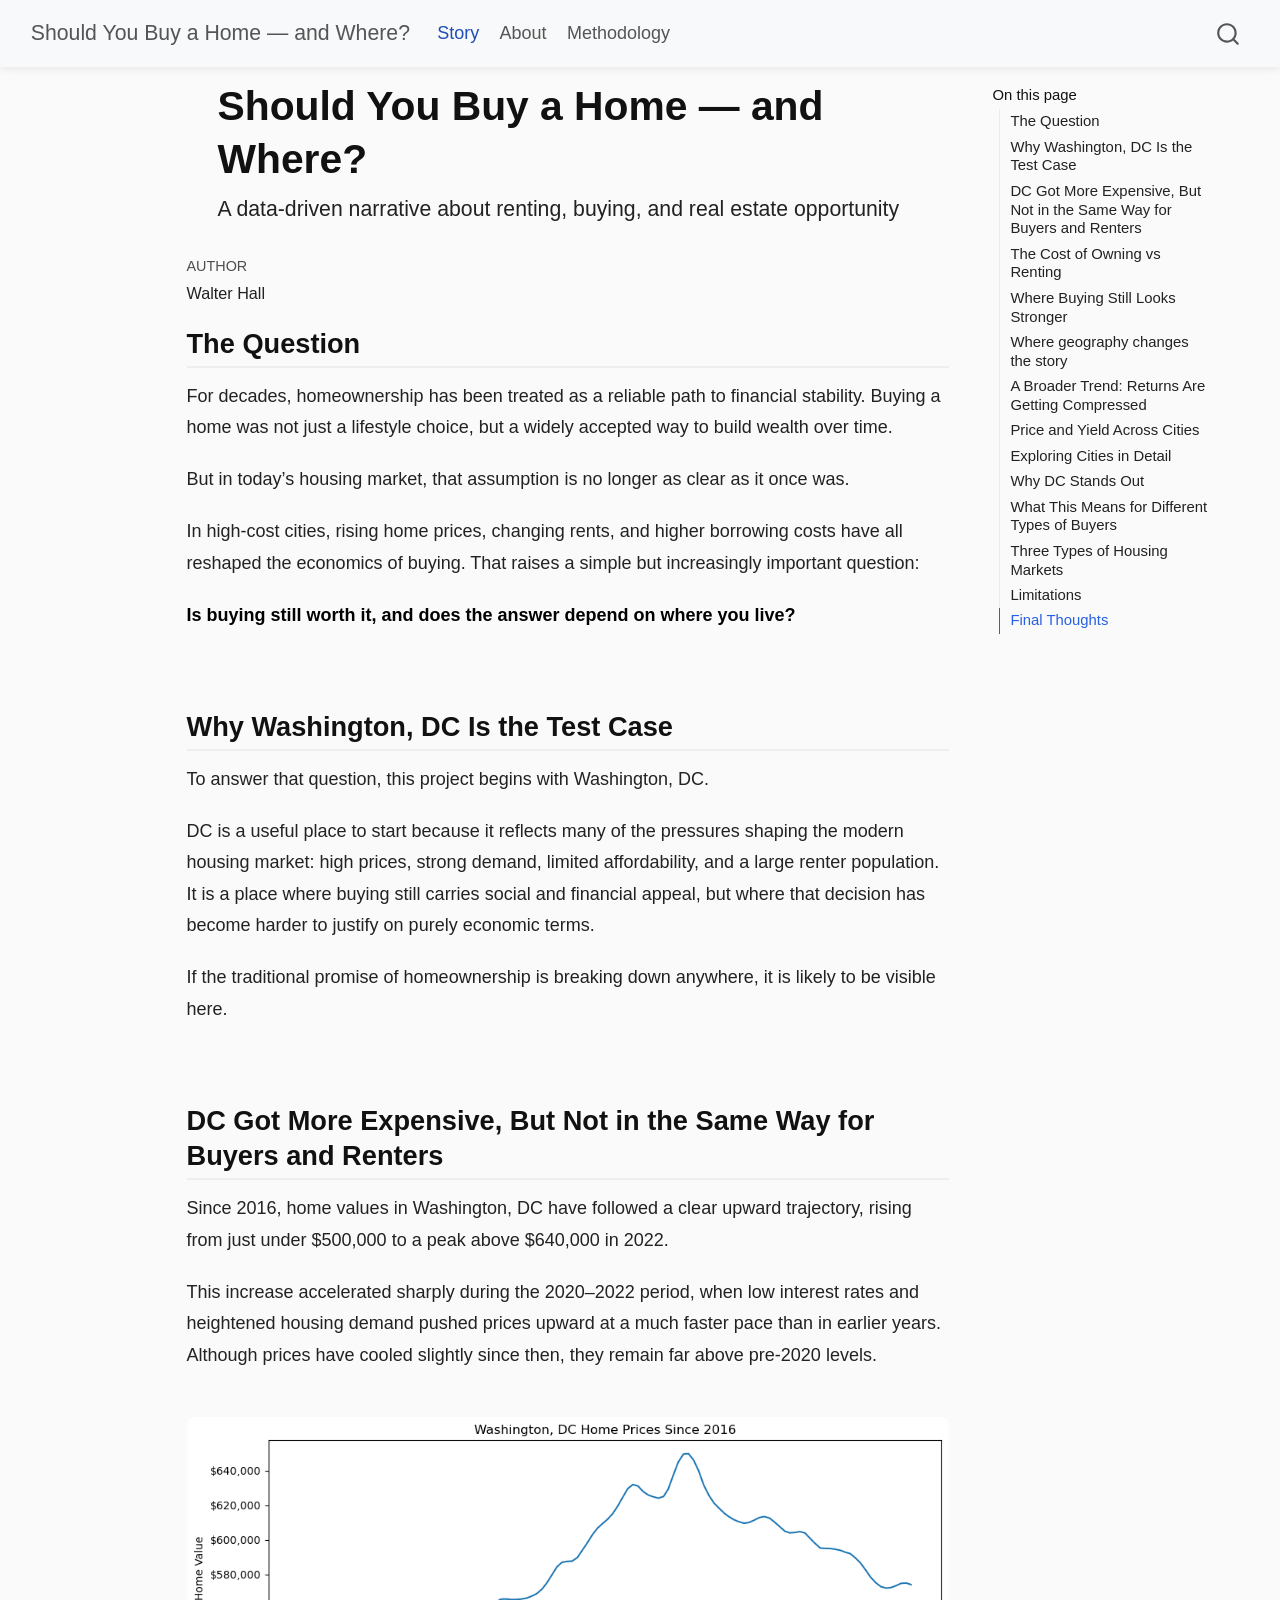
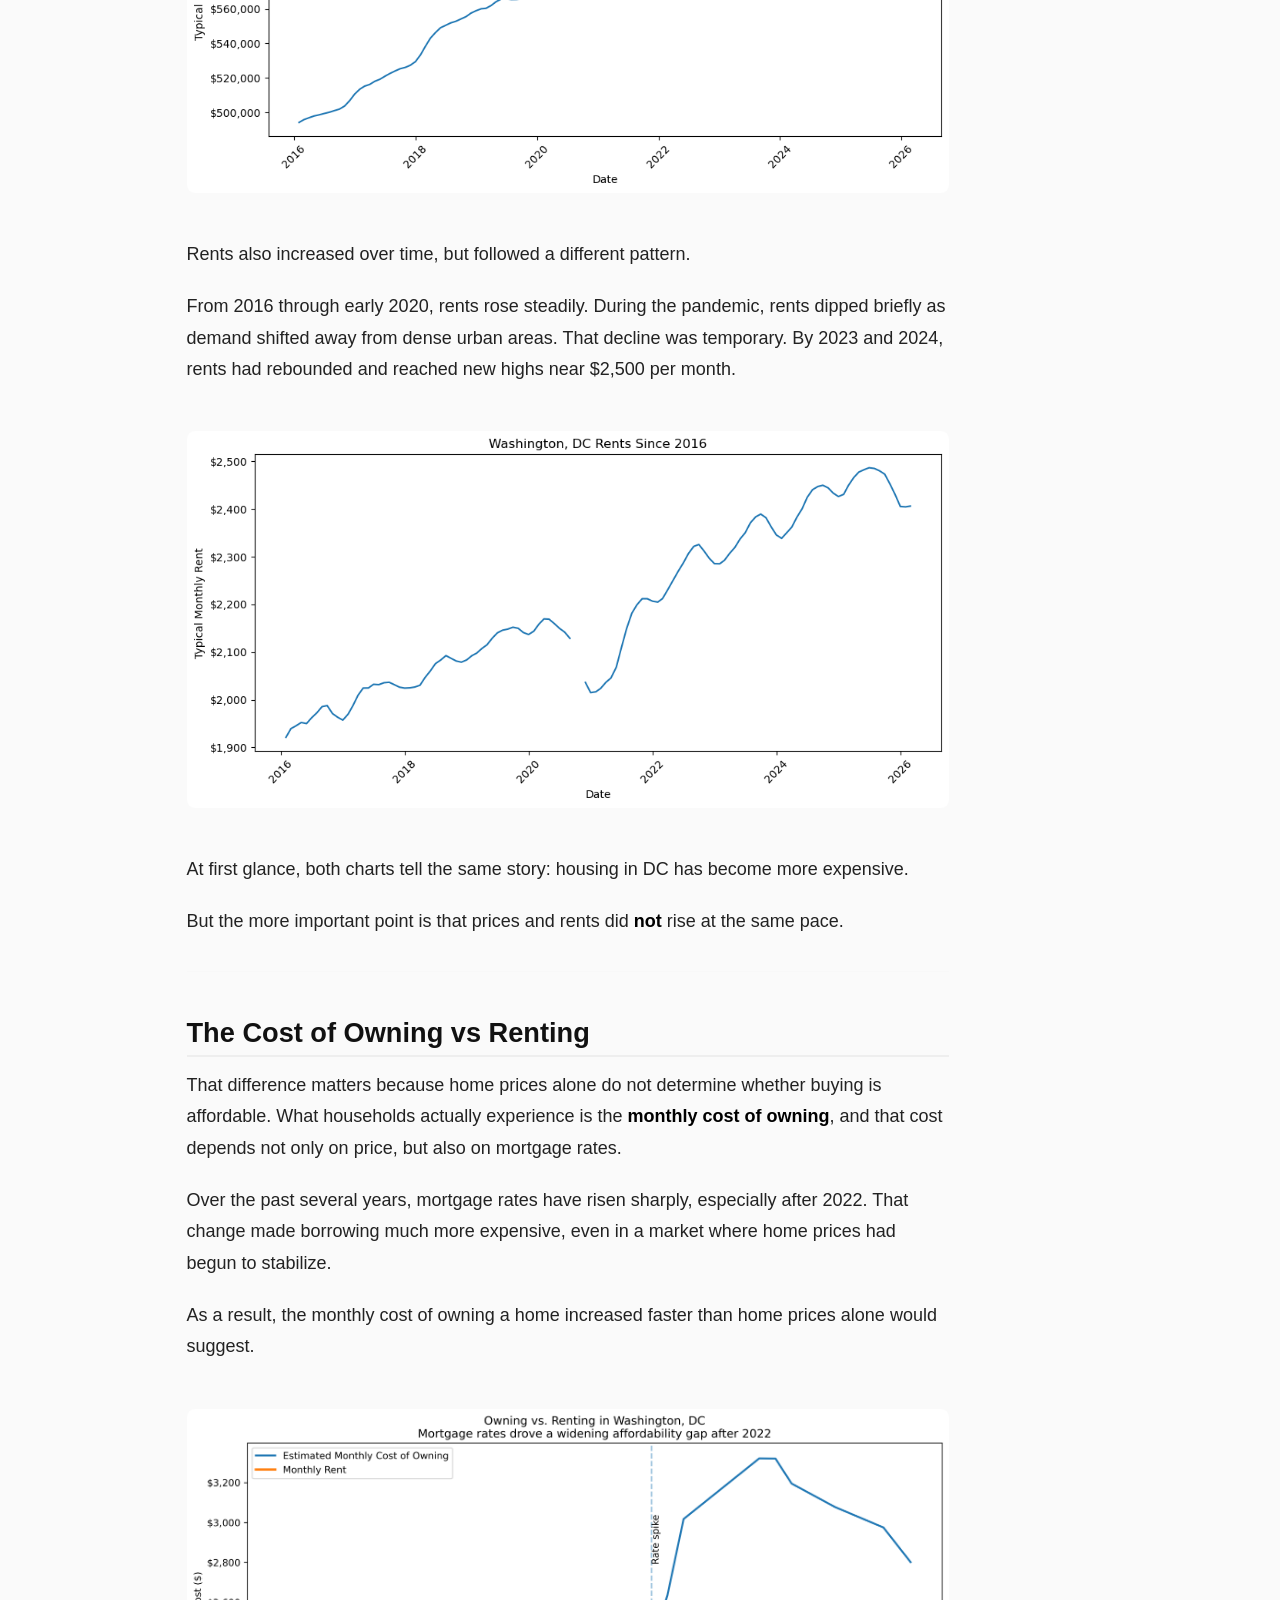
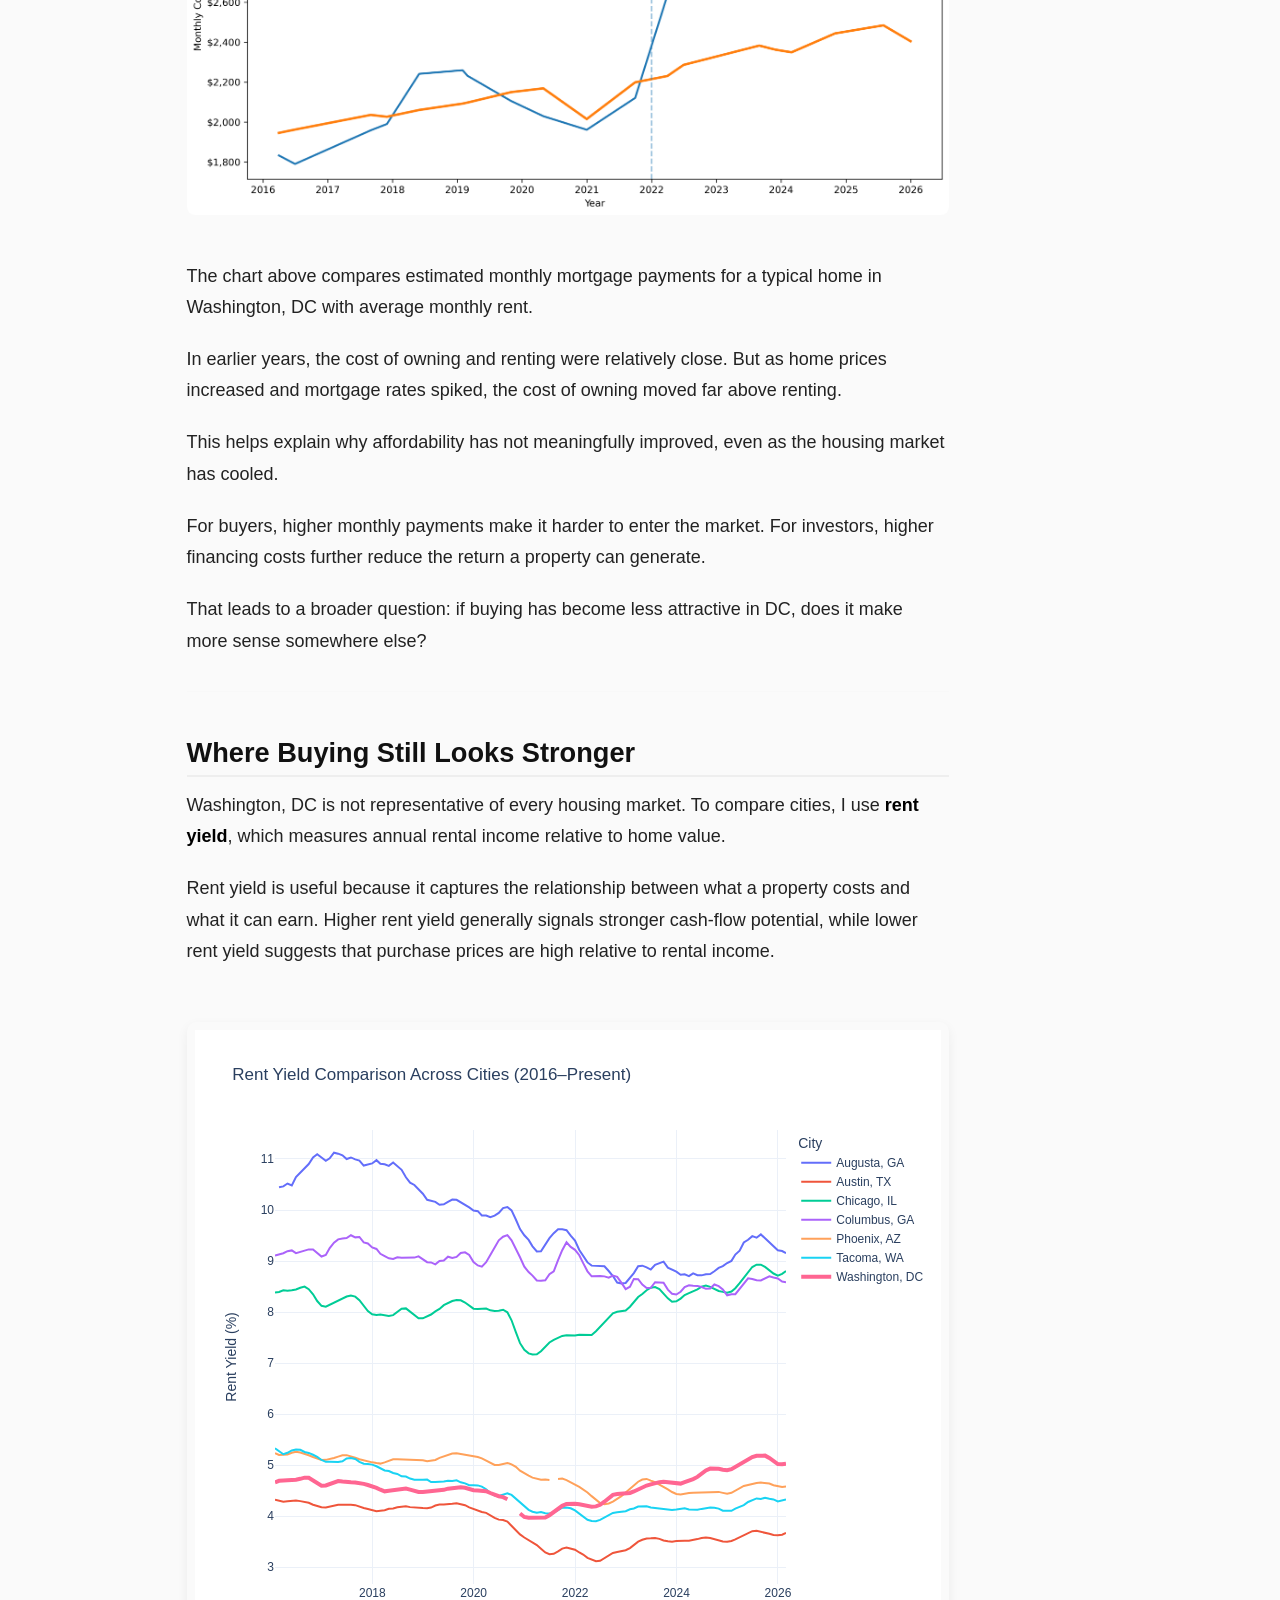
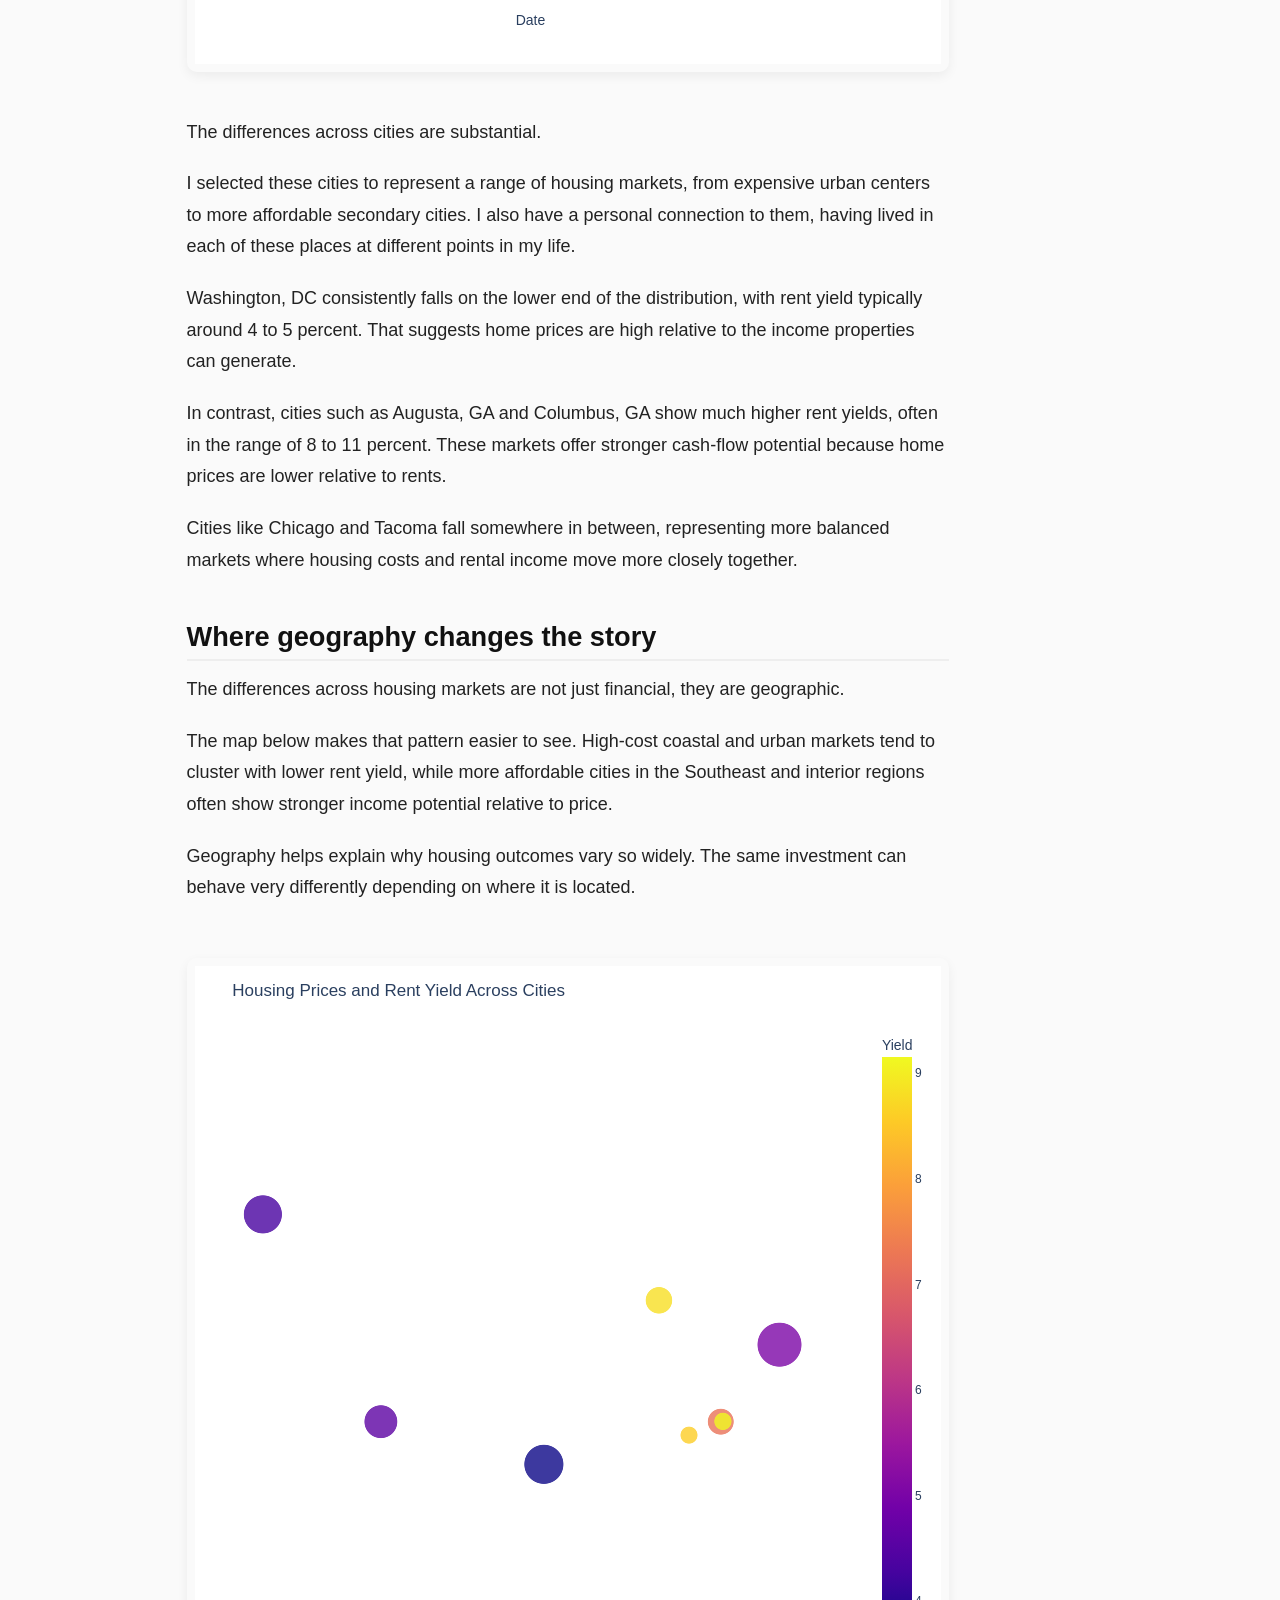
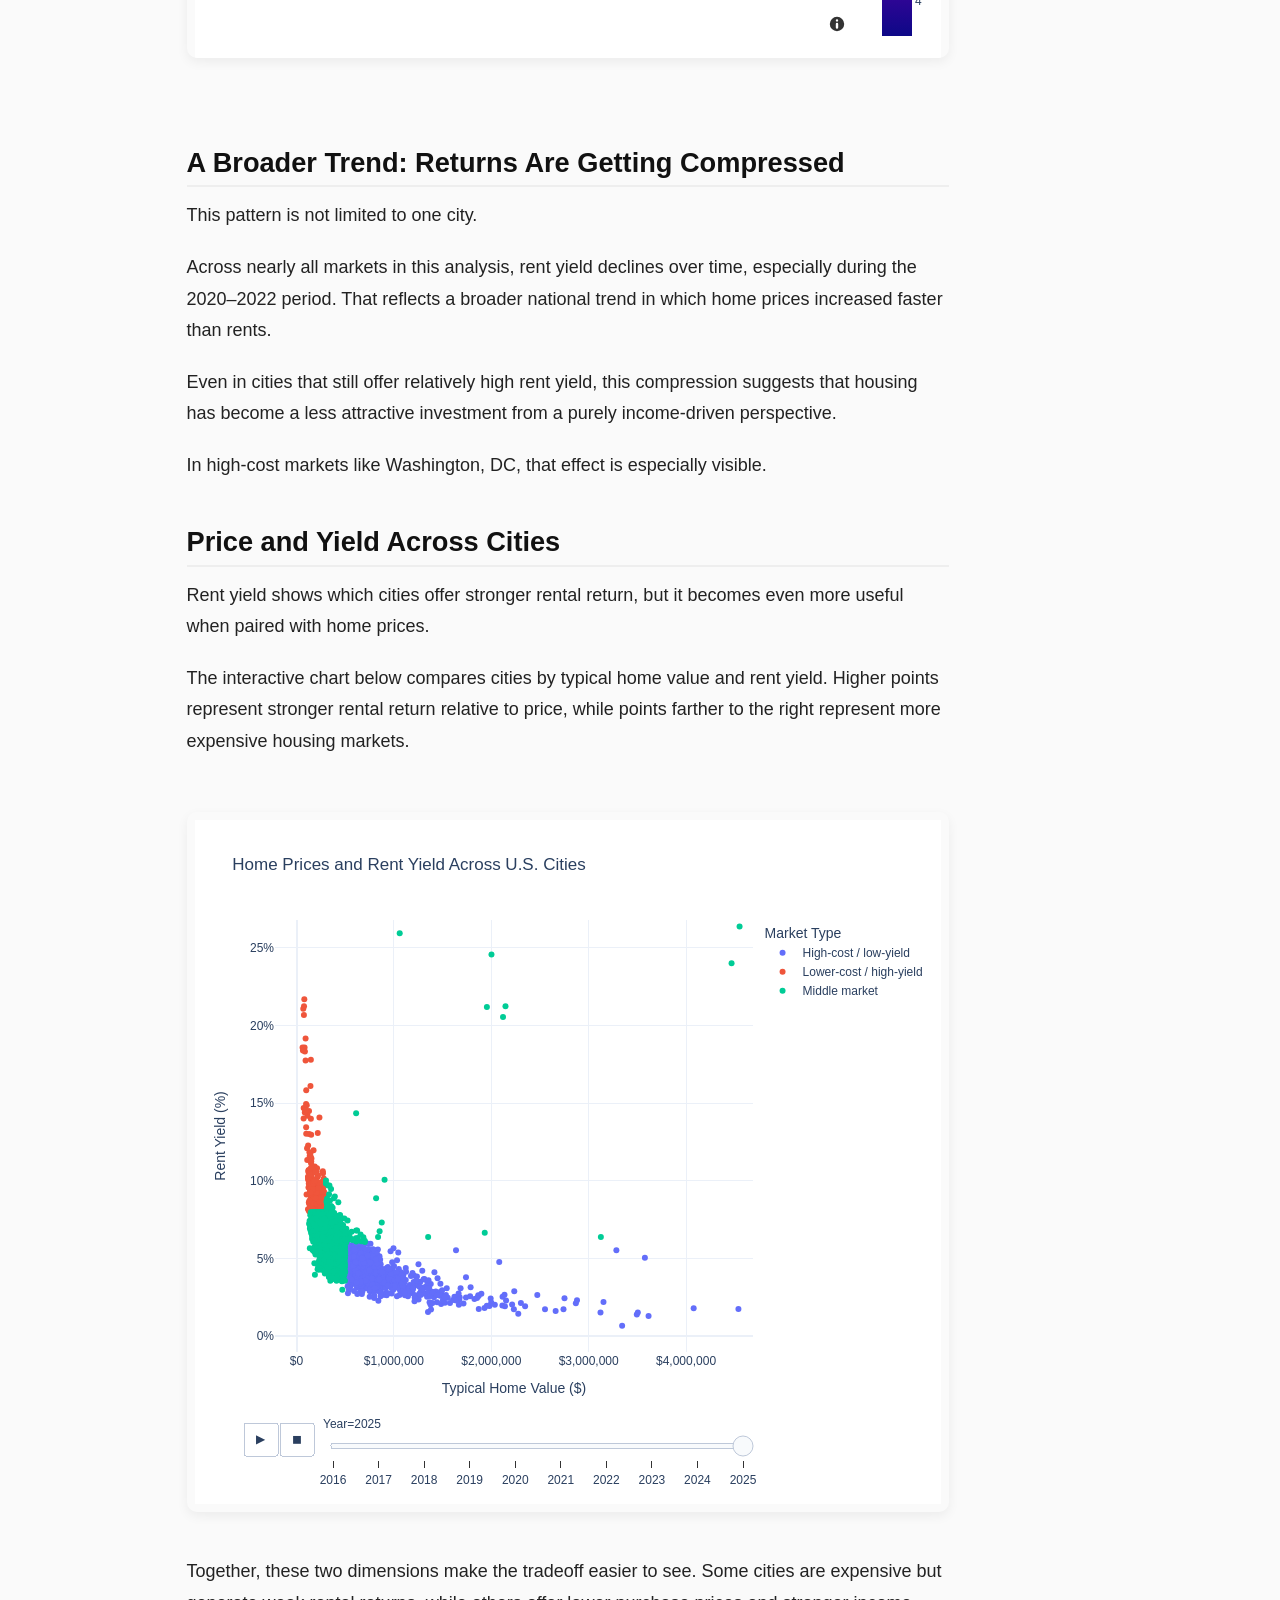
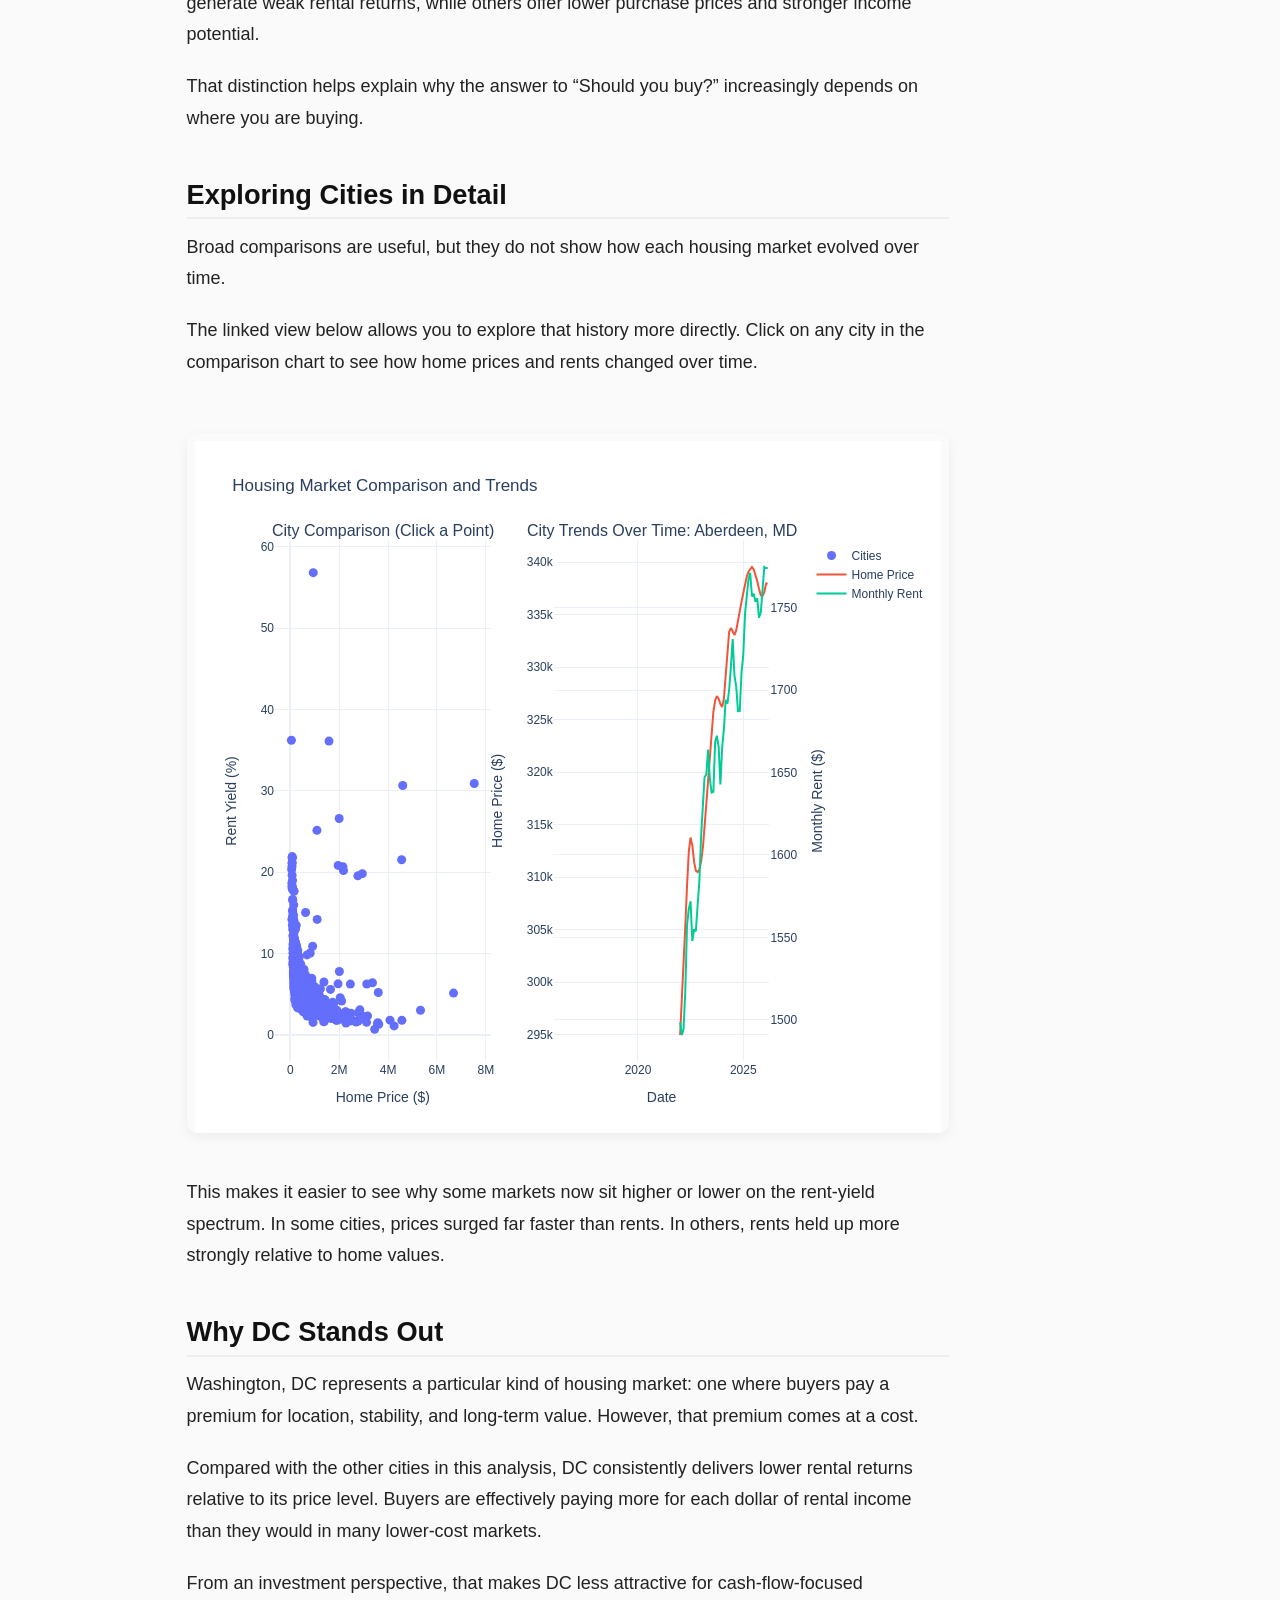
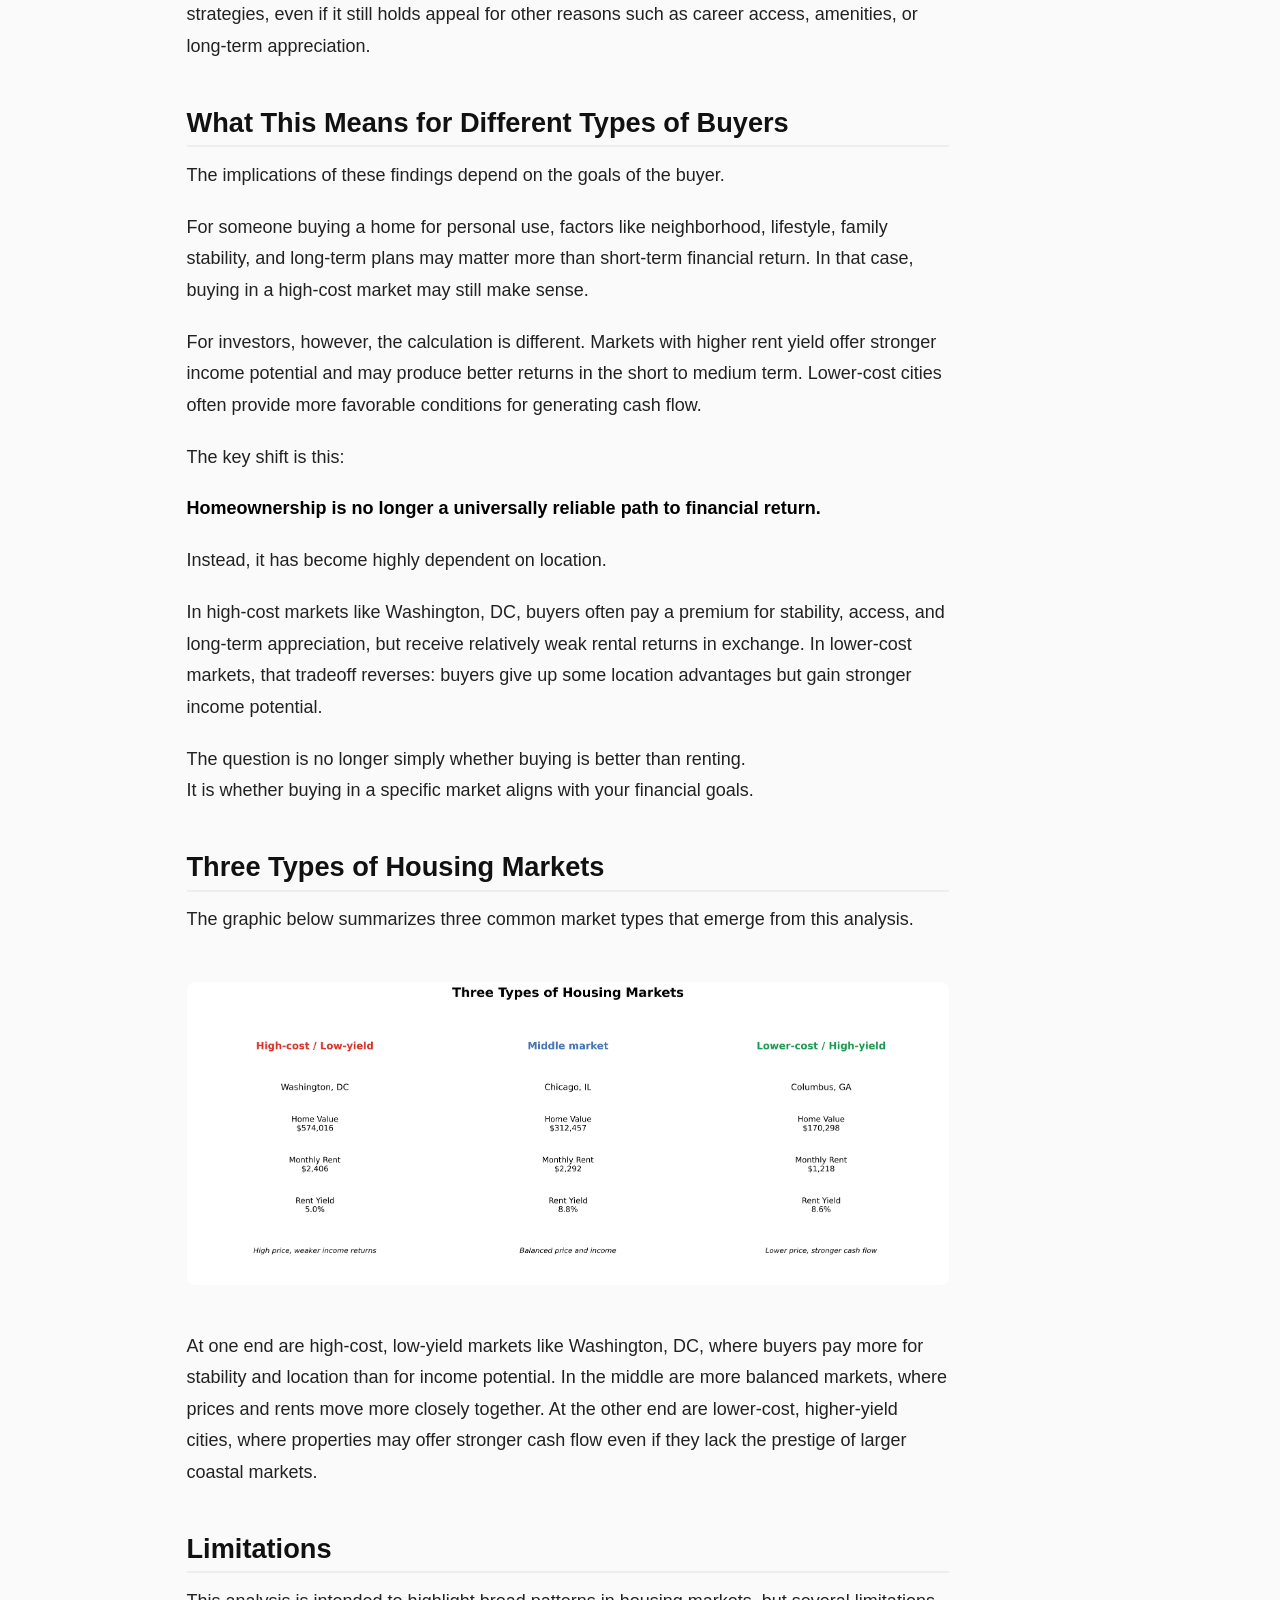
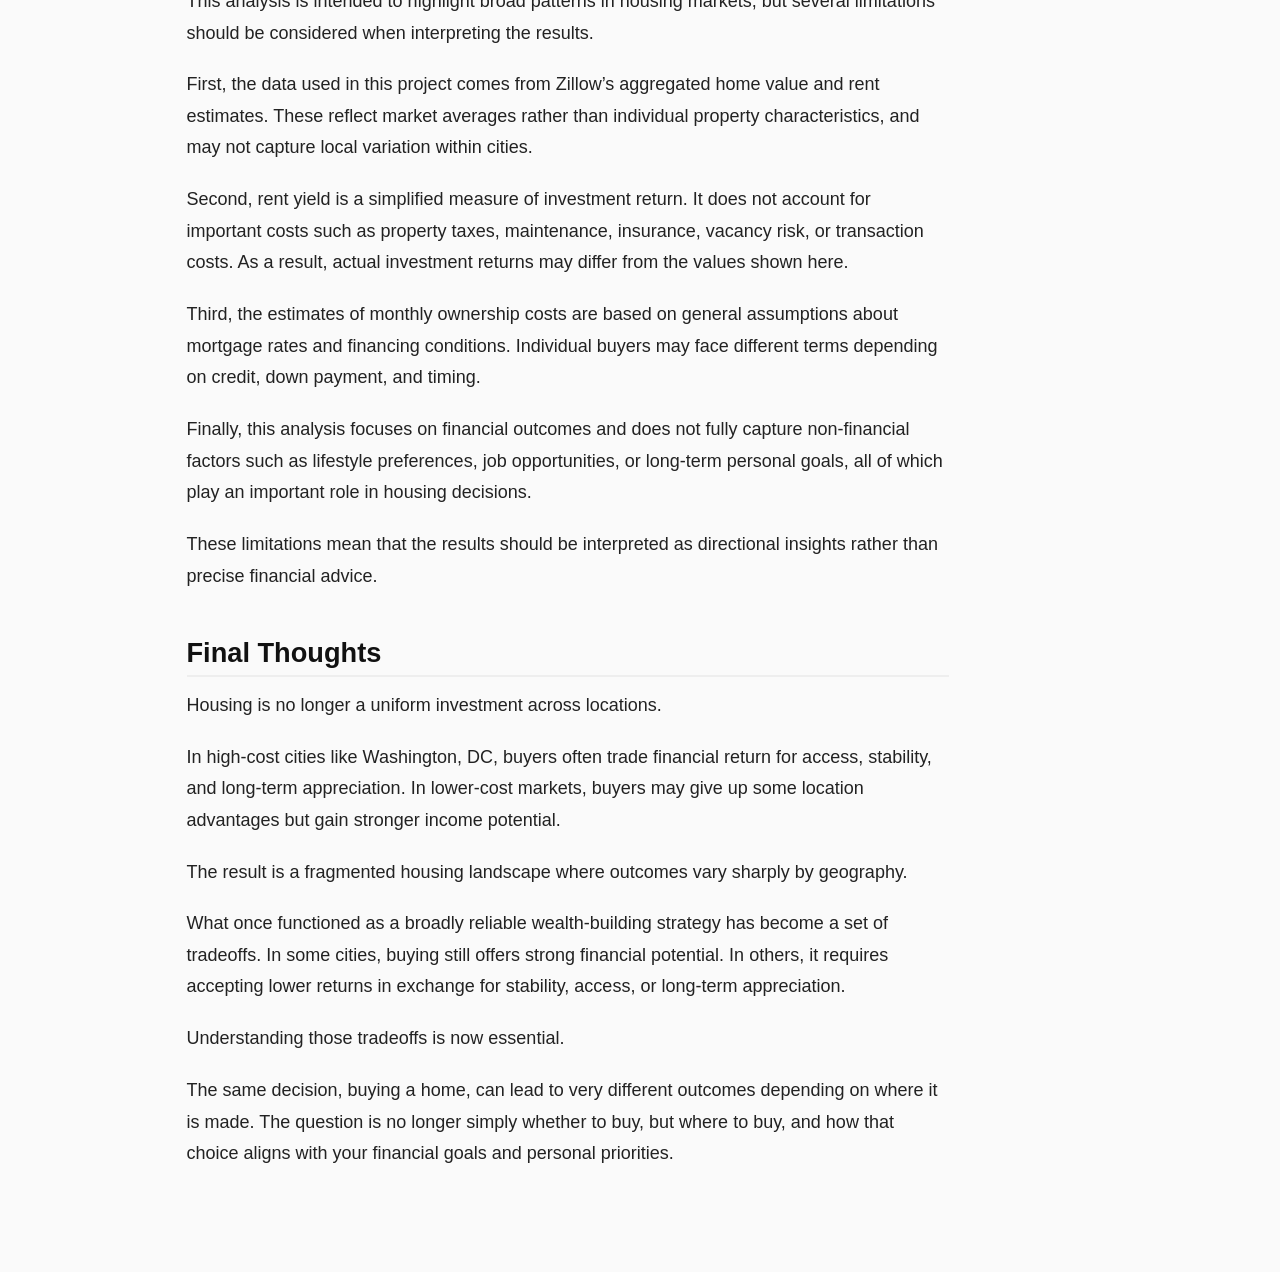
==== commit 0717e977: "Major edits and addtions to project that I forgot to commit" ====
--- a/housing-data-narrative/docs/index.html
+++ b/housing-data-narrative/docs/index.html
@@ -119,15 +119,19 @@
    
   <ul>
   <li><a href="#the-question" id="toc-the-question" class="nav-link active" data-scroll-target="#the-question">The Question</a></li>
-  <li><a href="#why-start-with-dc" id="toc-why-start-with-dc" class="nav-link" data-scroll-target="#why-start-with-dc">Why Start with DC?</a></li>
-  <li><a href="#how-home-prices-changed-in-washington-dc" id="toc-how-home-prices-changed-in-washington-dc" class="nav-link" data-scroll-target="#how-home-prices-changed-in-washington-dc">How Home Prices Changed in Washington, DC</a></li>
-  <li><a href="#how-rents-changed-in-washington-dc" id="toc-how-rents-changed-in-washington-dc" class="nav-link" data-scroll-target="#how-rents-changed-in-washington-dc">How Rents Changed in Washington, DC</a></li>
-  <li><a href="#why-this-matters" id="toc-why-this-matters" class="nav-link" data-scroll-target="#why-this-matters">Why This Matters</a></li>
-  <li><a href="#how-investment-potential-differs-across-cities" id="toc-how-investment-potential-differs-across-cities" class="nav-link" data-scroll-target="#how-investment-potential-differs-across-cities">How Investment Potential Differs Across Cities</a></li>
-  <li><a href="#what-the-data-shows" id="toc-what-the-data-shows" class="nav-link" data-scroll-target="#what-the-data-shows">What the Data Shows</a></li>
-  <li><a href="#how-rent-yield-has-changed-over-time" id="toc-how-rent-yield-has-changed-over-time" class="nav-link" data-scroll-target="#how-rent-yield-has-changed-over-time">How Rent Yield Has Changed Over Time</a></li>
-  <li><a href="#why-washington-dc-stands-out" id="toc-why-washington-dc-stands-out" class="nav-link" data-scroll-target="#why-washington-dc-stands-out">Why Washington, DC Stands Out</a></li>
-  <li><a href="#what-this-means-for-buyers-and-investors" id="toc-what-this-means-for-buyers-and-investors" class="nav-link" data-scroll-target="#what-this-means-for-buyers-and-investors">What This Means for Buyers and Investors</a></li>
+  <li><a href="#why-washington-dc-is-the-test-case" id="toc-why-washington-dc-is-the-test-case" class="nav-link" data-scroll-target="#why-washington-dc-is-the-test-case">Why Washington, DC Is the Test Case</a></li>
+  <li><a href="#dc-got-more-expensive-but-not-in-the-same-way-for-buyers-and-renters" id="toc-dc-got-more-expensive-but-not-in-the-same-way-for-buyers-and-renters" class="nav-link" data-scroll-target="#dc-got-more-expensive-but-not-in-the-same-way-for-buyers-and-renters">DC Got More Expensive, But Not in the Same Way for Buyers and Renters</a></li>
+  <li><a href="#the-cost-of-owning-vs-renting" id="toc-the-cost-of-owning-vs-renting" class="nav-link" data-scroll-target="#the-cost-of-owning-vs-renting">The Cost of Owning vs Renting</a></li>
+  <li><a href="#where-buying-still-looks-stronger" id="toc-where-buying-still-looks-stronger" class="nav-link" data-scroll-target="#where-buying-still-looks-stronger">Where Buying Still Looks Stronger</a></li>
+  <li><a href="#where-geography-changes-the-story" id="toc-where-geography-changes-the-story" class="nav-link" data-scroll-target="#where-geography-changes-the-story">Where geography changes the story</a></li>
+  <li><a href="#a-broader-trend-returns-are-getting-compressed" id="toc-a-broader-trend-returns-are-getting-compressed" class="nav-link" data-scroll-target="#a-broader-trend-returns-are-getting-compressed">A Broader Trend: Returns Are Getting Compressed</a></li>
+  <li><a href="#price-and-yield-across-cities" id="toc-price-and-yield-across-cities" class="nav-link" data-scroll-target="#price-and-yield-across-cities">Price and Yield Across Cities</a></li>
+  <li><a href="#exploring-cities-in-detail" id="toc-exploring-cities-in-detail" class="nav-link" data-scroll-target="#exploring-cities-in-detail">Exploring Cities in Detail</a></li>
+  <li><a href="#why-dc-stands-out" id="toc-why-dc-stands-out" class="nav-link" data-scroll-target="#why-dc-stands-out">Why DC Stands Out</a></li>
+  <li><a href="#what-this-means-for-different-types-of-buyers" id="toc-what-this-means-for-different-types-of-buyers" class="nav-link" data-scroll-target="#what-this-means-for-different-types-of-buyers">What This Means for Different Types of Buyers</a></li>
+  <li><a href="#three-types-of-housing-markets" id="toc-three-types-of-housing-markets" class="nav-link" data-scroll-target="#three-types-of-housing-markets">Three Types of Housing Markets</a></li>
+  <li><a href="#limitations" id="toc-limitations" class="nav-link" data-scroll-target="#limitations">Limitations</a></li>
+  <li><a href="#final-thoughts" id="toc-final-thoughts" class="nav-link" data-scroll-target="#final-thoughts">Final Thoughts</a></li>
   </ul>
 </nav>
     </div>
@@ -162,76 +166,129 @@
 
 <section id="the-question" class="level2">
 <h2 class="anchored" data-anchor-id="the-question">The Question</h2>
-<p>For years, homeownership was treated as the default path to financial stability. But in high-cost markets, that assumption is harder to defend than it once was.</p>
-<p>This project begins with Washington, DC, where home prices, rents, and borrowing costs have all shifted dramatically since 2016.</p>
-<p>The central question is not just whether buying is better than renting, but where buying still makes sense as an investment.</p>
-</section>
-<section id="why-start-with-dc" class="level2">
-<h2 class="anchored" data-anchor-id="why-start-with-dc">Why Start with DC?</h2>
-<p>Washington, DC is a useful case study because it combines many of the pressures shaping the modern housing market: high prices, strong demand, limited affordability, and a large population of renters.</p>
-<p>For many households, DC represents the kind of market where buying may feel desirable, but not always financially realistic.</p>
-</section>
-<section id="how-home-prices-changed-in-washington-dc" class="level2">
-<h2 class="anchored" data-anchor-id="how-home-prices-changed-in-washington-dc">How Home Prices Changed in Washington, DC</h2>
-<p>Since 2016, typical home values in Washington, DC have followed a clear upward trajectory, rising from just under $500,000 to a peak above $640,000 in 2022.</p>
-<p>This increase accelerated significantly during the 2020–2022 period, when historically low interest rates and heightened housing demand pushed prices upward at a faster pace than in previous years. However, after reaching their peak, home values began to stabilize and slightly decline through 2023–2025.</p>
-<p>This shift reflects a broader change in market conditions. As mortgage rates increased, borrowing became more expensive, reducing demand and slowing price growth. Even so, prices have remained elevated relative to pre-2020 levels, suggesting that affordability has not meaningfully improved despite the recent cooling.</p>
+<p>For decades, homeownership has been treated as a reliable path to financial stability. Buying a home was not just a lifestyle choice, but a widely accepted way to build wealth over time.</p>
+<p>But in today’s housing market, that assumption is no longer as clear as it once was.</p>
+<p>In high-cost cities, rising home prices, changing rents, and higher borrowing costs have all reshaped the economics of buying. That raises a simple but increasingly important question:</p>
+<p><strong>Is buying still worth it, and does the answer depend on where you live?</strong></p>
+<hr>
+</section>
+<section id="why-washington-dc-is-the-test-case" class="level2">
+<h2 class="anchored" data-anchor-id="why-washington-dc-is-the-test-case">Why Washington, DC Is the Test Case</h2>
+<p>To answer that question, this project begins with Washington, DC.</p>
+<p>DC is a useful place to start because it reflects many of the pressures shaping the modern housing market: high prices, strong demand, limited affordability, and a large renter population. It is a place where buying still carries social and financial appeal, but where that decision has become harder to justify on purely economic terms.</p>
+<p>If the traditional promise of homeownership is breaking down anywhere, it is likely to be visible here.</p>
+<hr>
+</section>
+<section id="dc-got-more-expensive-but-not-in-the-same-way-for-buyers-and-renters" class="level2">
+<h2 class="anchored" data-anchor-id="dc-got-more-expensive-but-not-in-the-same-way-for-buyers-and-renters">DC Got More Expensive, But Not in the Same Way for Buyers and Renters</h2>
+<p>Since 2016, home values in Washington, DC have followed a clear upward trajectory, rising from just under $500,000 to a peak above $640,000 in 2022.</p>
+<p>This increase accelerated sharply during the 2020–2022 period, when low interest rates and heightened housing demand pushed prices upward at a much faster pace than in earlier years. Although prices have cooled slightly since then, they remain far above pre-2020 levels.</p>
 <p><img src="images/dc_home_prices.png" class="img-fluid"></p>
-</section>
-<section id="how-rents-changed-in-washington-dc" class="level2">
-<h2 class="anchored" data-anchor-id="how-rents-changed-in-washington-dc">How Rents Changed in Washington, DC</h2>
-<p>Rents in Washington, DC also increased over time, but followed a different pattern than home prices.</p>
-<p>From 2016 through early 2020, rents rose steadily, reflecting consistent demand in the rental market. However, a noticeable dip occurs around 2020–2021, likely due to pandemic-related disruptions, including reduced urban demand and temporary migration away from city centers.</p>
-<p>After this decline, rents rebounded quickly and continued to rise through 2023 and 2024, reaching new highs near $2,500 per month. Unlike home prices, rents did not experience the same level of decline in recent years, indicating that rental demand has remained relatively strong.</p>
+<p>Rents also increased over time, but followed a different pattern.</p>
+<p>From 2016 through early 2020, rents rose steadily. During the pandemic, rents dipped briefly as demand shifted away from dense urban areas. That decline was temporary. By 2023 and 2024, rents had rebounded and reached new highs near $2,500 per month.</p>
 <p><img src="images/dc_rents.png" class="img-fluid"></p>
-</section>
-<section id="why-this-matters" class="level2">
-<h2 class="anchored" data-anchor-id="why-this-matters">Why This Matters</h2>
-<p>The relationship between home prices and rents is critical for understanding housing affordability and investment potential.</p>
-<p>While both have increased since 2016, home prices rose more sharply especially during the 2020–2022 period creating a growing gap between the cost of owning and the income a property can generate through rent.</p>
-<p>This divergence has important implications:</p>
-<ul>
-<li><p>For residents, it makes homeownership less accessible relative to renting</p></li>
-<li><p>For investors, it reduces potential returns, since purchase prices are rising faster than rental income</p></li>
-</ul>
-<p>In other words, even though the housing market has cooled slightly, the underlying economics of buying especially in a high-cost market like Washington, DC remain challenging.</p>
-</section>
-<section id="how-investment-potential-differs-across-cities" class="level2">
-<h2 class="anchored" data-anchor-id="how-investment-potential-differs-across-cities">How Investment Potential Differs Across Cities</h2>
-<p>While Washington, DC is the anchor of this project, it is not representative of every housing market. To compare investment potential across cities, I use rent yield, which measures annual rental income relative to home value.</p>
+<p>At first glance, both charts tell the same story: housing in DC has become more expensive.</p>
+<p>But the more important point is that prices and rents did <strong>not</strong> rise at the same pace.</p>
+<hr>
+</section>
+<section id="the-cost-of-owning-vs-renting" class="level2">
+<h2 class="anchored" data-anchor-id="the-cost-of-owning-vs-renting">The Cost of Owning vs Renting</h2>
+<p>That difference matters because home prices alone do not determine whether buying is affordable. What households actually experience is the <strong>monthly cost of owning</strong>, and that cost depends not only on price, but also on mortgage rates.</p>
+<p>Over the past several years, mortgage rates have risen sharply, especially after 2022. That change made borrowing much more expensive, even in a market where home prices had begun to stabilize.</p>
+<p>As a result, the monthly cost of owning a home increased faster than home prices alone would suggest.</p>
+<p><img src="images/dc_own_vs_rent.png" class="img-fluid"></p>
+<p>The chart above compares estimated monthly mortgage payments for a typical home in Washington, DC with average monthly rent.</p>
+<p>In earlier years, the cost of owning and renting were relatively close. But as home prices increased and mortgage rates spiked, the cost of owning moved far above renting.</p>
+<p>This helps explain why affordability has not meaningfully improved, even as the housing market has cooled.</p>
+<p>For buyers, higher monthly payments make it harder to enter the market. For investors, higher financing costs further reduce the return a property can generate.</p>
+<p>That leads to a broader question: if buying has become less attractive in DC, does it make more sense somewhere else?</p>
+<hr>
+</section>
+<section id="where-buying-still-looks-stronger" class="level2">
+<h2 class="anchored" data-anchor-id="where-buying-still-looks-stronger">Where Buying Still Looks Stronger</h2>
+<p>Washington, DC is not representative of every housing market. To compare cities, I use <strong>rent yield</strong>, which measures annual rental income relative to home value.</p>
+<p>Rent yield is useful because it captures the relationship between what a property costs and what it can earn. Higher rent yield generally signals stronger cash-flow potential, while lower rent yield suggests that purchase prices are high relative to rental income.</p>
 <iframe src="images/rent_yield_interactive.html" width="100%" height="650" style="border:none;">
 </iframe>
-</section>
-<section id="what-the-data-shows" class="level2">
-<h2 class="anchored" data-anchor-id="what-the-data-shows">What the Data Shows</h2>
-<p>The chart reveals a clear and consistent difference in investment potential across housing markets. Rent yield, which measures annual rental income relative to home value, varies significantly by city.</p>
-<p>Washington, DC consistently appears on the lower end of the distribution, with rent yield typically around 4–5%. This suggests that home prices in DC are high relative to the income those properties can generate through rent.</p>
-<p>In contrast, smaller and lower-cost markets such as Augusta, GA and Columbus, GA show substantially higher rent yields, often in the range of 8–11%. These cities offer stronger cash flow potential because home prices are lower relative to rents.</p>
-<p>Mid-tier markets like Chicago and Tacoma fall somewhere in between, with moderate rent yields that reflect a more balanced relationship between home values and rental income.</p>
-<hr>
-</section>
-<section id="how-rent-yield-has-changed-over-time" class="level2">
-<h2 class="anchored" data-anchor-id="how-rent-yield-has-changed-over-time">How Rent Yield Has Changed Over Time</h2>
-<p>Across nearly all cities, rent yield trends downward over time, particularly during the 2020–2022 period. This pattern reflects a broader shift in the housing market: home prices increased more rapidly than rents.</p>
-<p>This divergence is especially visible in higher-cost markets. In Washington, DC, rent yield declined during the period when home values surged, indicating that the financial return on purchasing property weakened even as prices rose.</p>
-<p>Even in cities with higher initial rent yield, the same pattern appears suggesting that rising home values have compressed returns across many markets.</p>
-<hr>
-</section>
-<section id="why-washington-dc-stands-out" class="level2">
-<h2 class="anchored" data-anchor-id="why-washington-dc-stands-out">Why Washington, DC Stands Out</h2>
-<p>Washington, DC represents a high-demand, high-cost housing market. While it offers stability and long-term appreciation potential, it does not provide strong rental returns relative to its price level.</p>
-<p>At most points in time, DC’s rent yield remains below that of every comparison city in this analysis. This indicates that buyers in DC are paying a premium for location, rather than maximizing income-generating potential.</p>
-<p>From an investment perspective, this makes DC less attractive for cash flow focused strategies, even though it may still appeal for other reasons such as job access, amenities, or long-term value preservation.</p>
-<hr>
-</section>
-<section id="what-this-means-for-buyers-and-investors" class="level2">
-<h2 class="anchored" data-anchor-id="what-this-means-for-buyers-and-investors">What This Means for Buyers and Investors</h2>
-<p>These differences highlight a critical distinction in the housing decision.</p>
-<p>In markets like Washington, DC, buying a home may still make sense for personal or lifestyle reasons, but the financial return—particularly in terms of rental income—is relatively limited.</p>
-<p>In contrast, cities with higher rent yield offer stronger income potential and may be more attractive for investment-oriented buyers.</p>
-<p>This suggests that the question is not simply whether to buy a home, but where buying aligns with financial goals. For individuals prioritizing cash flow or return on investment, lower-cost markets may provide more favorable conditions than high-cost urban centers.</p>
-<hr>
-<p><strong>In other words, the same dollar invested in different cities can produce dramatically different outcomes.</strong></p>
+<p>The differences across cities are substantial.</p>
+<p>I selected these cities to represent a range of housing markets, from expensive urban centers to more affordable secondary cities. I also have a personal connection to them, having lived in each of these places at different points in my life.</p>
+<p>Washington, DC consistently falls on the lower end of the distribution, with rent yield typically around 4 to 5 percent. That suggests home prices are high relative to the income properties can generate.</p>
+<p>In contrast, cities such as Augusta, GA and Columbus, GA show much higher rent yields, often in the range of 8 to 11 percent. These markets offer stronger cash-flow potential because home prices are lower relative to rents.</p>
+<p>Cities like Chicago and Tacoma fall somewhere in between, representing more balanced markets where housing costs and rental income move more closely together.</p>
+</section>
+<section id="where-geography-changes-the-story" class="level2">
+<h2 class="anchored" data-anchor-id="where-geography-changes-the-story">Where geography changes the story</h2>
+<p>The differences across housing markets are not just financial, they are geographic.</p>
+<p>The map below makes that pattern easier to see. High-cost coastal and urban markets tend to cluster with lower rent yield, while more affordable cities in the Southeast and interior regions often show stronger income potential relative to price.</p>
+<p>Geography helps explain why housing outcomes vary so widely. The same investment can behave very differently depending on where it is located.</p>
+<iframe src="images/housing_map.html" width="100%" height="700" style="border:none;">
+</iframe>
+</section>
+<section id="a-broader-trend-returns-are-getting-compressed" class="level2">
+<h2 class="anchored" data-anchor-id="a-broader-trend-returns-are-getting-compressed">A Broader Trend: Returns Are Getting Compressed</h2>
+<p>This pattern is not limited to one city.</p>
+<p>Across nearly all markets in this analysis, rent yield declines over time, especially during the 2020–2022 period. That reflects a broader national trend in which home prices increased faster than rents.</p>
+<p>Even in cities that still offer relatively high rent yield, this compression suggests that housing has become a less attractive investment from a purely income-driven perspective.</p>
+<p>In high-cost markets like Washington, DC, that effect is especially visible.</p>
+</section>
+<section id="price-and-yield-across-cities" class="level2">
+<h2 class="anchored" data-anchor-id="price-and-yield-across-cities">Price and Yield Across Cities</h2>
+<p>Rent yield shows which cities offer stronger rental return, but it becomes even more useful when paired with home prices.</p>
+<p>The interactive chart below compares cities by typical home value and rent yield. Higher points represent stronger rental return relative to price, while points farther to the right represent more expensive housing markets.</p>
+<iframe src="images/price_vs_yield_interactive.html" width="100%" height="700" style="border:none;">
+</iframe>
+<p>Together, these two dimensions make the tradeoff easier to see. Some cities are expensive but generate weak rental returns, while others offer lower purchase prices and stronger income potential.</p>
+<p>That distinction helps explain why the answer to “Should you buy?” increasingly depends on where you are buying.</p>
+</section>
+<section id="exploring-cities-in-detail" class="level2">
+<h2 class="anchored" data-anchor-id="exploring-cities-in-detail">Exploring Cities in Detail</h2>
+<p>Broad comparisons are useful, but they do not show how each housing market evolved over time.</p>
+<p>The linked view below allows you to explore that history more directly. Click on any city in the comparison chart to see how home prices and rents changed over time.</p>
+<iframe src="images/linked_view.html" width="100%" height="700" style="border:none;">
+</iframe>
+<p>This makes it easier to see why some markets now sit higher or lower on the rent-yield spectrum. In some cities, prices surged far faster than rents. In others, rents held up more strongly relative to home values.</p>
+</section>
+<section id="why-dc-stands-out" class="level2">
+<h2 class="anchored" data-anchor-id="why-dc-stands-out">Why DC Stands Out</h2>
+<p>Washington, DC represents a particular kind of housing market: one where buyers pay a premium for location, stability, and long-term value. However, that premium comes at a cost.</p>
+<p>Compared with the other cities in this analysis, DC consistently delivers lower rental returns relative to its price level. Buyers are effectively paying more for each dollar of rental income than they would in many lower-cost markets.</p>
+<p>From an investment perspective, that makes DC less attractive for cash-flow-focused strategies, even if it still holds appeal for other reasons such as career access, amenities, or long-term appreciation.</p>
+</section>
+<section id="what-this-means-for-different-types-of-buyers" class="level2">
+<h2 class="anchored" data-anchor-id="what-this-means-for-different-types-of-buyers">What This Means for Different Types of Buyers</h2>
+<p>The implications of these findings depend on the goals of the buyer.</p>
+<p>For someone buying a home for personal use, factors like neighborhood, lifestyle, family stability, and long-term plans may matter more than short-term financial return. In that case, buying in a high-cost market may still make sense.</p>
+<p>For investors, however, the calculation is different. Markets with higher rent yield offer stronger income potential and may produce better returns in the short to medium term. Lower-cost cities often provide more favorable conditions for generating cash flow.</p>
+<p>The key shift is this:</p>
+<p><strong>Homeownership is no longer a universally reliable path to financial return.</strong></p>
+<p>Instead, it has become highly dependent on location.</p>
+<p>In high-cost markets like Washington, DC, buyers often pay a premium for stability, access, and long-term appreciation, but receive relatively weak rental returns in exchange. In lower-cost markets, that tradeoff reverses: buyers give up some location advantages but gain stronger income potential.</p>
+<p>The question is no longer simply whether buying is better than renting.<br>
+It is whether buying in a specific market aligns with your financial goals.</p>
+</section>
+<section id="three-types-of-housing-markets" class="level2">
+<h2 class="anchored" data-anchor-id="three-types-of-housing-markets">Three Types of Housing Markets</h2>
+<p>The graphic below summarizes three common market types that emerge from this analysis.</p>
+<p><img src="images/market_types_infographic.png" class="img-fluid"></p>
+<p>At one end are high-cost, low-yield markets like Washington, DC, where buyers pay more for stability and location than for income potential. In the middle are more balanced markets, where prices and rents move more closely together. At the other end are lower-cost, higher-yield cities, where properties may offer stronger cash flow even if they lack the prestige of larger coastal markets.</p>
+</section>
+<section id="limitations" class="level2">
+<h2 class="anchored" data-anchor-id="limitations">Limitations</h2>
+<p>This analysis is intended to highlight broad patterns in housing markets, but several limitations should be considered when interpreting the results.</p>
+<p>First, the data used in this project comes from Zillow’s aggregated home value and rent estimates. These reflect market averages rather than individual property characteristics, and may not capture local variation within cities.</p>
+<p>Second, rent yield is a simplified measure of investment return. It does not account for important costs such as property taxes, maintenance, insurance, vacancy risk, or transaction costs. As a result, actual investment returns may differ from the values shown here.</p>
+<p>Third, the estimates of monthly ownership costs are based on general assumptions about mortgage rates and financing conditions. Individual buyers may face different terms depending on credit, down payment, and timing.</p>
+<p>Finally, this analysis focuses on financial outcomes and does not fully capture non-financial factors such as lifestyle preferences, job opportunities, or long-term personal goals, all of which play an important role in housing decisions.</p>
+<p>These limitations mean that the results should be interpreted as directional insights rather than precise financial advice.</p>
+</section>
+<section id="final-thoughts" class="level2">
+<h2 class="anchored" data-anchor-id="final-thoughts">Final Thoughts</h2>
+<p>Housing is no longer a uniform investment across locations.</p>
+<p>In high-cost cities like Washington, DC, buyers often trade financial return for access, stability, and long-term appreciation. In lower-cost markets, buyers may give up some location advantages but gain stronger income potential.</p>
+<p>The result is a fragmented housing landscape where outcomes vary sharply by geography.</p>
+<p>What once functioned as a broadly reliable wealth-building strategy has become a set of tradeoffs. In some cities, buying still offers strong financial potential. In others, it requires accepting lower returns in exchange for stability, access, or long-term appreciation.</p>
+<p>Understanding those tradeoffs is now essential.</p>
+<p>The same decision, buying a home, can lead to very different outcomes depending on where it is made. The question is no longer simply whether to buy, but where to buy, and how that choice aligns with your financial goals and personal priorities.</p>
 
 
 </section>
--- a/housing-data-narrative/docs/styles.css
+++ b/housing-data-narrative/docs/styles.css
@@ -1,23 +1,142 @@
+/* =========================
+   Base Typography
+========================= */
 body {
-  font-family: Arial, sans-serif;
-  line-height: 1.7;
+  font-family: -apple-system, BlinkMacSystemFont, "Segoe UI", Roboto, Helvetica, Arial, sans-serif;
+  line-height: 1.75;
   font-size: 18px;
+  color: #222;
+  background-color: #fafafa;
 }
 
+/* =========================
+   Layout
+========================= */
+main {
+  max-width: 850px;
+  margin: auto;
+  padding: 0 1rem;
+}
+
+/* =========================
+   Headings
+========================= */
 h1, h2, h3 {
   font-weight: 700;
+  line-height: 1.3;
+  color: #111;
 }
 
-.navbar {
-  box-shadow: 0 2px 6px rgba(0, 0, 0, 0.08);
+h1 {
+  font-size: 2.4rem;
+  margin-bottom: 1rem;
 }
 
+h2 {
+  font-size: 1.6rem;
+  margin-top: 2.5rem;
+  margin-bottom: 0.75rem;
+  border-bottom: 2px solid #eee;
+  padding-bottom: 0.3rem;
+}
+
+h3 {
+  font-size: 1.3rem;
+  margin-top: 1.8rem;
+}
+
+/* =========================
+   Paragraphs
+========================= */
+p {
+  margin-bottom: 1.2rem;
+}
+
+/* =========================
+   Emphasis (important narrative lines)
+========================= */
+strong {
+  color: #000;
+}
+
+blockquote {
+  border-left: 4px solid #ccc;
+  padding-left: 1rem;
+  color: #555;
+  margin: 1.5rem 0;
+}
+
+/* =========================
+   Navbar
+========================= */
+.navbar {
+  box-shadow: 0 2px 8px rgba(0, 0, 0, 0.08);
+  backdrop-filter: blur(6px);
+}
+
+/* =========================
+   Title Banner
+========================= */
 .quarto-title-banner {
   padding-top: 3rem;
   padding-bottom: 3rem;
+  text-align: center;
 }
 
-main {
-  max-width: 900px;
+.quarto-title {
+  max-width: 700px;
   margin: auto;
+}
+
+/* =========================
+   Images
+========================= */
+img {
+  border-radius: 8px;
+  margin: 1.5rem 0;
+}
+
+/* =========================
+   Interactive Charts (iframe)
+========================= */
+iframe {
+  border-radius: 10px;
+  margin: 2rem 0;
+  box-shadow: 0 4px 12px rgba(0,0,0,0.06);
+}
+
+/* =========================
+   Section Spacing
+========================= */
+section {
+  margin-bottom: 2.5rem;
+}
+
+/* =========================
+   Subtle Horizontal Rule
+========================= */
+hr {
+  border: none;
+  border-top: 1px solid #eee;
+  margin: 2rem 0;
+}
+
+/* =========================
+   Highlight Key Insight Sections
+========================= */
+.highlight {
+  background: #f5f7fa;
+  padding: 1rem 1.2rem;
+  border-left: 4px solid #4c78a8;
+  margin: 1.5rem 0;
+  border-radius: 6px;
+}
+
+/* =========================
+   Footer spacing (if used)
+========================= */
+footer {
+  margin-top: 3rem;
+  color: #777;
+  font-size: 0.9rem;
 }
